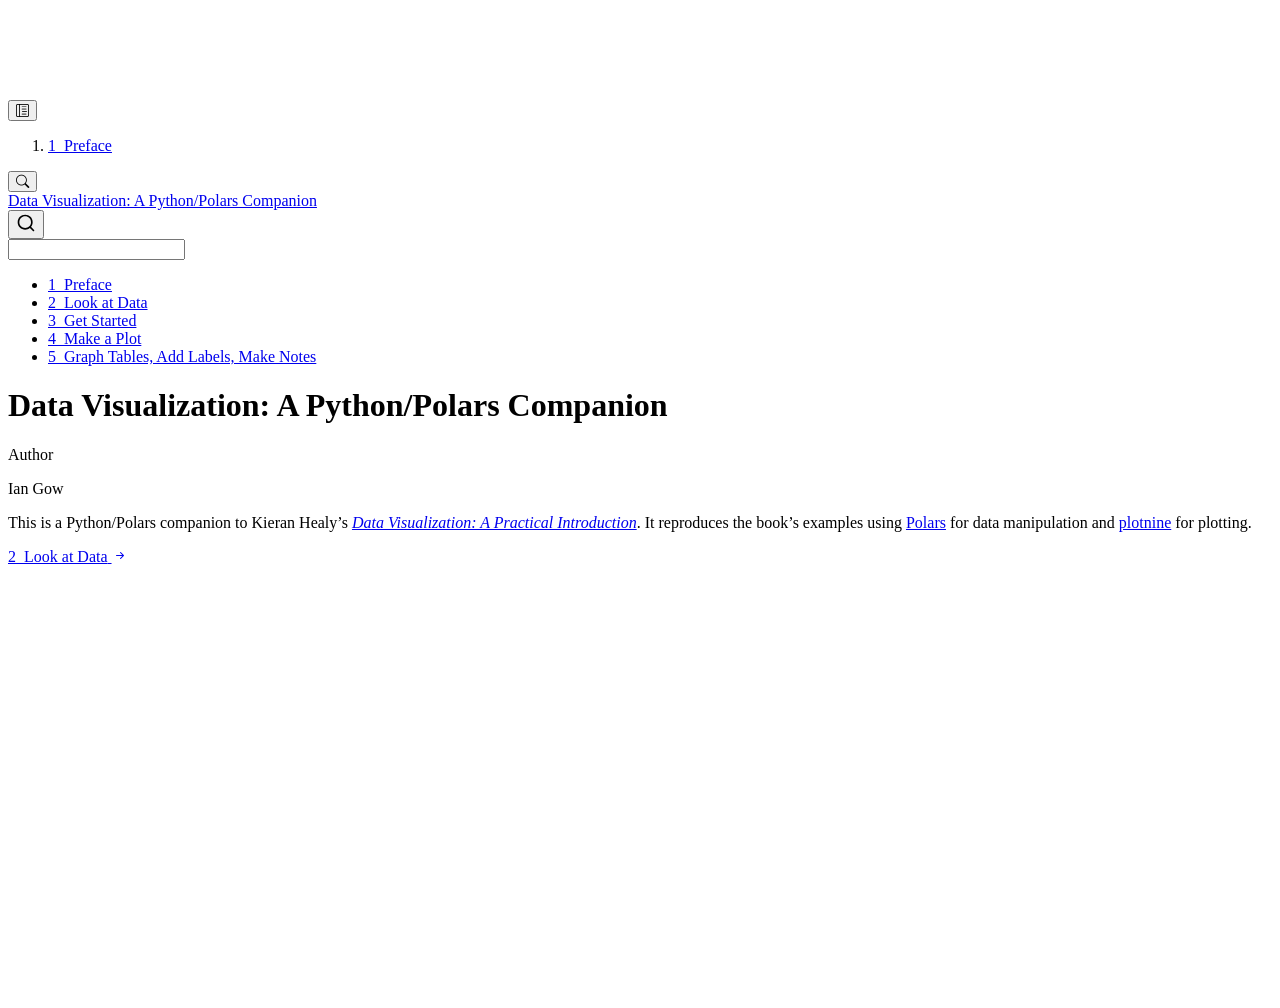
==== index.html @ 229735f7 "Built site for gh-pages" ====
<!DOCTYPE html>
<html xmlns="http://www.w3.org/1999/xhtml" lang="en" xml:lang="en"><head>

<meta charset="utf-8">
<meta name="generator" content="quarto-1.9.36">

<meta name="viewport" content="width=device-width, initial-scale=1.0, user-scalable=yes">

<meta name="author" content="Ian Gow">

<title>Data Visualization: A Python/Polars Companion</title>
<style>
/* Default styles provided by pandoc.
** See https://pandoc.org/MANUAL.html#variables-for-html for config info.
*/
code{white-space: pre-wrap;}
span.smallcaps{font-variant: small-caps;}
div.columns{display: flex; gap: min(4vw, 1.5em);}
div.column{flex: auto; overflow-x: auto;}
div.hanging-indent{margin-left: 1.5em; text-indent: -1.5em;}
ul.task-list{list-style: none;}
ul.task-list li input[type="checkbox"] {
  width: 0.8em;
  margin: 0 0.8em 0.2em -1em; /* quarto-specific, see https://github.com/quarto-dev/quarto-cli/issues/4556 */ 
  vertical-align: middle;
}
</style>


<script src="site_libs/quarto-nav/quarto-nav.js"></script>
<script src="site_libs/quarto-nav/headroom.min.js"></script>
<script src="site_libs/clipboard/clipboard.min.js"></script>
<script src="site_libs/quarto-search/autocomplete.umd.js"></script>
<script src="site_libs/quarto-search/fuse.min.js"></script>
<script src="site_libs/quarto-search/quarto-search.js"></script>
<meta name="quarto:offset" content="./">
<link href="./01-look-at-data.html" rel="next">
<script src="site_libs/quarto-html/quarto.js" type="module"></script>
<script src="site_libs/quarto-html/tabsets/tabsets.js" type="module"></script>
<script src="site_libs/quarto-html/popper.min.js"></script>
<script src="site_libs/quarto-html/tippy.umd.min.js"></script>
<script src="site_libs/quarto-html/anchor.min.js"></script>
<link href="site_libs/quarto-html/tippy.css" rel="stylesheet">
<link href="site_libs/quarto-html/quarto-syntax-highlighting-845c23b38eaddc0f92fda52bfe77a8c8.css" rel="stylesheet" id="quarto-text-highlighting-styles">
<script src="site_libs/bootstrap/bootstrap.min.js"></script>
<link href="site_libs/bootstrap/bootstrap-icons.css" rel="stylesheet">
<link href="site_libs/bootstrap/bootstrap-5ccb035bea26c1e21f80f44cf7c27909.min.css" rel="stylesheet" append-hash="true" id="quarto-bootstrap" data-mode="light">
<script id="quarto-search-options" type="application/json">{
  "location": "sidebar",
  "copy-button": false,
  "collapse-after": 3,
  "panel-placement": "start",
  "type": "textbox",
  "limit": 50,
  "keyboard-shortcut": [
    "f",
    "/",
    "s"
  ],
  "show-item-context": false,
  "language": {
    "search-no-results-text": "No results",
    "search-matching-documents-text": "matching documents",
    "search-copy-link-title": "Copy link to search",
    "search-hide-matches-text": "Hide additional matches",
    "search-more-match-text": "more match in this document",
    "search-more-matches-text": "more matches in this document",
    "search-clear-button-title": "Clear",
    "search-text-placeholder": "",
    "search-detached-cancel-button-title": "Cancel",
    "search-submit-button-title": "Submit",
    "search-label": "Search"
  }
}</script>


</head>

<body class="nav-sidebar floating quarto-light">

<div id="quarto-search-results"></div>
  <header id="quarto-header" class="headroom fixed-top">
  <nav class="quarto-secondary-nav">
    <div class="container-fluid d-flex">
      <button type="button" class="quarto-btn-toggle btn" data-bs-toggle="collapse" role="button" data-bs-target=".quarto-sidebar-collapse-item" aria-controls="quarto-sidebar" aria-expanded="false" aria-label="Toggle sidebar navigation" onclick="if (window.quartoToggleHeadroom) { window.quartoToggleHeadroom(); }">
        <i class="bi bi-layout-text-sidebar-reverse"></i>
      </button>
        <nav class="quarto-page-breadcrumbs" aria-label="breadcrumb"><ol class="breadcrumb"><li class="breadcrumb-item"><a href="./index.html"><span class="chapter-number">1</span>&nbsp; <span class="chapter-title">Preface</span></a></li></ol></nav>
        <a class="flex-grow-1" role="navigation" data-bs-toggle="collapse" data-bs-target=".quarto-sidebar-collapse-item" aria-controls="quarto-sidebar" aria-expanded="false" aria-label="Toggle sidebar navigation" onclick="if (window.quartoToggleHeadroom) { window.quartoToggleHeadroom(); }">      
        </a>
      <button type="button" class="btn quarto-search-button" aria-label="Search" onclick="window.quartoOpenSearch();">
        <i class="bi bi-search"></i>
      </button>
    </div>
  </nav>
</header>
<!-- content -->
<div id="quarto-content" class="quarto-container page-columns page-rows-contents page-layout-article">
<!-- sidebar -->
  <nav id="quarto-sidebar" class="sidebar collapse collapse-horizontal quarto-sidebar-collapse-item sidebar-navigation floating overflow-auto">
    <div class="pt-lg-2 mt-2 text-left sidebar-header">
    <div class="sidebar-title mb-0 py-0">
      <a href="./">Data Visualization: A Python/Polars Companion</a> 
    </div>
      </div>
        <div class="mt-2 flex-shrink-0 align-items-center">
        <div class="sidebar-search">
        <div id="quarto-search" class="" title="Search"></div>
        </div>
        </div>
    <div class="sidebar-menu-container"> 
    <ul class="list-unstyled mt-1">
        <li class="sidebar-item">
  <div class="sidebar-item-container"> 
  <a href="./index.html" class="sidebar-item-text sidebar-link active">
 <span class="menu-text"><span class="chapter-number">1</span>&nbsp; <span class="chapter-title">Preface</span></span></a>
  </div>
</li>
        <li class="sidebar-item">
  <div class="sidebar-item-container"> 
  <a href="./01-look-at-data.html" class="sidebar-item-text sidebar-link">
 <span class="menu-text"><span class="chapter-number">2</span>&nbsp; <span class="chapter-title">Look at Data</span></span></a>
  </div>
</li>
        <li class="sidebar-item">
  <div class="sidebar-item-container"> 
  <a href="./02-intro.html" class="sidebar-item-text sidebar-link">
 <span class="menu-text"><span class="chapter-number">3</span>&nbsp; <span class="chapter-title">Get Started</span></span></a>
  </div>
</li>
        <li class="sidebar-item">
  <div class="sidebar-item-container"> 
  <a href="./03-ggplot-basics.html" class="sidebar-item-text sidebar-link">
 <span class="menu-text"><span class="chapter-number">4</span>&nbsp; <span class="chapter-title">Make a Plot</span></span></a>
  </div>
</li>
        <li class="sidebar-item">
  <div class="sidebar-item-container"> 
  <a href="./05-more-on-geoms.html" class="sidebar-item-text sidebar-link">
 <span class="menu-text"><span class="chapter-number">5</span>&nbsp; <span class="chapter-title">Graph Tables, Add Labels, Make Notes</span></span></a>
  </div>
</li>
    </ul>
    </div>
</nav>
<div id="quarto-sidebar-glass" class="quarto-sidebar-collapse-item" data-bs-toggle="collapse" data-bs-target=".quarto-sidebar-collapse-item"></div>
<!-- margin-sidebar -->
    <div id="quarto-margin-sidebar" class="sidebar margin-sidebar zindex-bottom">
        
    </div>
<!-- main -->
<main class="content" id="quarto-document-content">

<header id="title-block-header" class="quarto-title-block default">
<div class="quarto-title">
<h1 class="title">Data Visualization: A Python/Polars Companion</h1>
</div>



<div class="quarto-title-meta">

    <div>
    <div class="quarto-title-meta-heading">Author</div>
    <div class="quarto-title-meta-contents">
             <p>Ian Gow </p>
          </div>
  </div>
    
  
    
  </div>
  


</header>


<p>This is a Python/Polars companion to Kieran Healy’s <a href="https://socviz.co"><em>Data Visualization: A Practical Introduction</em></a>. It reproduces the book’s examples using <a href="https://pola.rs">Polars</a> for data manipulation and <a href="https://plotnine.org">plotnine</a> for plotting.</p>



</main> <!-- /main -->
<script id="quarto-html-after-body" type="application/javascript">
  window.document.addEventListener("DOMContentLoaded", function (event) {
    const icon = "";
    const anchorJS = new window.AnchorJS();
    anchorJS.options = {
      placement: 'right',
      icon: icon
    };
    anchorJS.add('.anchored');
    const isCodeAnnotation = (el) => {
      for (const clz of el.classList) {
        if (clz.startsWith('code-annotation-')) {                     
          return true;
        }
      }
      return false;
    }
    const onCopySuccess = function(e) {
      // button target
      const button = e.trigger;
      // don't keep focus
      button.blur();
      // flash "checked"
      button.classList.add('code-copy-button-checked');
      var currentTitle = button.getAttribute("title");
      button.setAttribute("title", "Copied!");
      let tooltip;
      if (window.bootstrap) {
        button.setAttribute("data-bs-toggle", "tooltip");
        button.setAttribute("data-bs-placement", "left");
        button.setAttribute("data-bs-title", "Copied!");
        tooltip = new bootstrap.Tooltip(button, 
          { trigger: "manual", 
            customClass: "code-copy-button-tooltip",
            offset: [0, -8]});
        tooltip.show();    
      }
      setTimeout(function() {
        if (tooltip) {
          tooltip.hide();
          button.removeAttribute("data-bs-title");
          button.removeAttribute("data-bs-toggle");
          button.removeAttribute("data-bs-placement");
        }
        button.setAttribute("title", currentTitle);
        button.classList.remove('code-copy-button-checked');
      }, 1000);
      // clear code selection
      e.clearSelection();
    }
    const getTextToCopy = function(trigger) {
      const outerScaffold = trigger.parentElement.cloneNode(true);
      const codeEl = outerScaffold.querySelector('code');
      for (const childEl of codeEl.children) {
        if (isCodeAnnotation(childEl)) {
          childEl.remove();
        }
      }
      return codeEl.innerText;
    }
    const clipboard = new window.ClipboardJS('.code-copy-button:not([data-in-quarto-modal])', {
      text: getTextToCopy
    });
    clipboard.on('success', onCopySuccess);
    if (window.document.getElementById('quarto-embedded-source-code-modal')) {
      const clipboardModal = new window.ClipboardJS('.code-copy-button[data-in-quarto-modal]', {
        text: getTextToCopy,
        container: window.document.getElementById('quarto-embedded-source-code-modal')
      });
      clipboardModal.on('success', onCopySuccess);
    }
      var localhostRegex = new RegExp(/^(?:http|https):\/\/localhost\:?[0-9]*\//);
      var mailtoRegex = new RegExp(/^mailto:/);
        var filterRegex = new RegExp('/' + window.location.host + '/');
      var isInternal = (href) => {
          return filterRegex.test(href) || localhostRegex.test(href) || mailtoRegex.test(href);
      }
      // Inspect non-navigation links and adorn them if external
     var links = window.document.querySelectorAll('a[href]:not(.nav-link):not(.navbar-brand):not(.toc-action):not(.sidebar-link):not(.sidebar-item-toggle):not(.pagination-link):not(.no-external):not([aria-hidden]):not(.dropdown-item):not(.quarto-navigation-tool):not(.about-link)');
      for (var i=0; i<links.length; i++) {
        const link = links[i];
        if (!isInternal(link.href)) {
          // undo the damage that might have been done by quarto-nav.js in the case of
          // links that we want to consider external
          if (link.dataset.originalHref !== undefined) {
            link.href = link.dataset.originalHref;
          }
        }
      }
    function tippyHover(el, contentFn, onTriggerFn, onUntriggerFn) {
      const config = {
        allowHTML: true,
        maxWidth: 500,
        delay: 100,
        arrow: false,
        appendTo: function(el) {
            return el.parentElement;
        },
        interactive: true,
        interactiveBorder: 10,
        theme: 'quarto',
        placement: 'bottom-start',
      };
      if (contentFn) {
        config.content = contentFn;
      }
      if (onTriggerFn) {
        config.onTrigger = onTriggerFn;
      }
      if (onUntriggerFn) {
        config.onUntrigger = onUntriggerFn;
      }
      window.tippy(el, config); 
    }
    const noterefs = window.document.querySelectorAll('a[role="doc-noteref"]');
    for (var i=0; i<noterefs.length; i++) {
      const ref = noterefs[i];
      tippyHover(ref, function() {
        // use id or data attribute instead here
        let href = ref.getAttribute('data-footnote-href') || ref.getAttribute('href');
        try { href = new URL(href).hash; } catch {}
        const id = href.replace(/^#\/?/, "");
        const note = window.document.getElementById(id);
        if (note) {
          return note.innerHTML;
        } else {
          return "";
        }
      });
    }
    const xrefs = window.document.querySelectorAll('a.quarto-xref');
    const processXRef = (id, note) => {
      // Strip column container classes
      const stripColumnClz = (el) => {
        el.classList.remove("page-full", "page-columns");
        if (el.children) {
          for (const child of el.children) {
            stripColumnClz(child);
          }
        }
      }
      stripColumnClz(note)
      if (id === null || id.startsWith('sec-')) {
        // Special case sections, only their first couple elements
        const container = document.createElement("div");
        if (note.children && note.children.length > 2) {
          container.appendChild(note.children[0].cloneNode(true));
          for (let i = 1; i < note.children.length; i++) {
            const child = note.children[i];
            if (child.tagName === "P" && child.innerText === "") {
              continue;
            } else {
              container.appendChild(child.cloneNode(true));
              break;
            }
          }
          if (window.Quarto?.typesetMath) {
            window.Quarto.typesetMath(container);
          }
          return container.innerHTML
        } else {
          if (window.Quarto?.typesetMath) {
            window.Quarto.typesetMath(note);
          }
          return note.innerHTML;
        }
      } else {
        // Remove any anchor links if they are present
        const anchorLink = note.querySelector('a.anchorjs-link');
        if (anchorLink) {
          anchorLink.remove();
        }
        if (window.Quarto?.typesetMath) {
          window.Quarto.typesetMath(note);
        }
        if (note.classList.contains("callout")) {
          return note.outerHTML;
        } else {
          return note.innerHTML;
        }
      }
    }
    for (var i=0; i<xrefs.length; i++) {
      const xref = xrefs[i];
      tippyHover(xref, undefined, function(instance) {
        instance.disable();
        let url = xref.getAttribute('href');
        let hash = undefined; 
        if (url.startsWith('#')) {
          hash = url;
        } else {
          try { hash = new URL(url).hash; } catch {}
        }
        if (hash) {
          const id = hash.replace(/^#\/?/, "");
          const note = window.document.getElementById(id);
          if (note !== null) {
            try {
              const html = processXRef(id, note.cloneNode(true));
              instance.setContent(html);
            } finally {
              instance.enable();
              instance.show();
            }
          } else {
            // See if we can fetch this
            fetch(url.split('#')[0])
            .then(res => res.text())
            .then(html => {
              const parser = new DOMParser();
              const htmlDoc = parser.parseFromString(html, "text/html");
              const note = htmlDoc.getElementById(id);
              if (note !== null) {
                const html = processXRef(id, note);
                instance.setContent(html);
              } 
            }).finally(() => {
              instance.enable();
              instance.show();
            });
          }
        } else {
          // See if we can fetch a full url (with no hash to target)
          // This is a special case and we should probably do some content thinning / targeting
          fetch(url)
          .then(res => res.text())
          .then(html => {
            const parser = new DOMParser();
            const htmlDoc = parser.parseFromString(html, "text/html");
            const note = htmlDoc.querySelector('main.content');
            if (note !== null) {
              // This should only happen for chapter cross references
              // (since there is no id in the URL)
              // remove the first header
              if (note.children.length > 0 && note.children[0].tagName === "HEADER") {
                note.children[0].remove();
              }
              const html = processXRef(null, note);
              instance.setContent(html);
            } 
          }).finally(() => {
            instance.enable();
            instance.show();
          });
        }
      }, function(instance) {
      });
    }
        let selectedAnnoteEl;
        const selectorForAnnotation = ( cell, annotation) => {
          let cellAttr = 'data-code-cell="' + cell + '"';
          let lineAttr = 'data-code-annotation="' +  annotation + '"';
          const selector = 'span[' + cellAttr + '][' + lineAttr + ']';
          return selector;
        }
        const selectCodeLines = (annoteEl) => {
          const doc = window.document;
          const targetCell = annoteEl.getAttribute("data-target-cell");
          const targetAnnotation = annoteEl.getAttribute("data-target-annotation");
          const annoteSpan = window.document.querySelector(selectorForAnnotation(targetCell, targetAnnotation));
          const lines = annoteSpan.getAttribute("data-code-lines").split(",");
          const lineIds = lines.map((line) => {
            return targetCell + "-" + line;
          })
          let top = null;
          let height = null;
          let parent = null;
          if (lineIds.length > 0) {
              //compute the position of the single el (top and bottom and make a div)
              const el = window.document.getElementById(lineIds[0]);
              top = el.offsetTop;
              height = el.offsetHeight;
              parent = el.parentElement.parentElement;
            if (lineIds.length > 1) {
              const lastEl = window.document.getElementById(lineIds[lineIds.length - 1]);
              const bottom = lastEl.offsetTop + lastEl.offsetHeight;
              height = bottom - top;
            }
            if (top !== null && height !== null && parent !== null) {
              // cook up a div (if necessary) and position it 
              let div = window.document.getElementById("code-annotation-line-highlight");
              if (div === null) {
                div = window.document.createElement("div");
                div.setAttribute("id", "code-annotation-line-highlight");
                div.style.position = 'absolute';
                parent.appendChild(div);
              }
              div.style.top = top - 2 + "px";
              div.style.height = height + 4 + "px";
              div.style.left = 0;
              let gutterDiv = window.document.getElementById("code-annotation-line-highlight-gutter");
              if (gutterDiv === null) {
                gutterDiv = window.document.createElement("div");
                gutterDiv.setAttribute("id", "code-annotation-line-highlight-gutter");
                gutterDiv.style.position = 'absolute';
                const codeCell = window.document.getElementById(targetCell);
                const gutter = codeCell.querySelector('.code-annotation-gutter');
                gutter.appendChild(gutterDiv);
              }
              gutterDiv.style.top = top - 2 + "px";
              gutterDiv.style.height = height + 4 + "px";
            }
            selectedAnnoteEl = annoteEl;
          }
        };
        const unselectCodeLines = () => {
          const elementsIds = ["code-annotation-line-highlight", "code-annotation-line-highlight-gutter"];
          elementsIds.forEach((elId) => {
            const div = window.document.getElementById(elId);
            if (div) {
              div.remove();
            }
          });
          selectedAnnoteEl = undefined;
        };
          // Handle positioning of the toggle
      window.addEventListener(
        "resize",
        throttle(() => {
          elRect = undefined;
          if (selectedAnnoteEl) {
            selectCodeLines(selectedAnnoteEl);
          }
        }, 10)
      );
      function throttle(fn, ms) {
      let throttle = false;
      let timer;
        return (...args) => {
          if(!throttle) { // first call gets through
              fn.apply(this, args);
              throttle = true;
          } else { // all the others get throttled
              if(timer) clearTimeout(timer); // cancel #2
              timer = setTimeout(() => {
                fn.apply(this, args);
                timer = throttle = false;
              }, ms);
          }
        };
      }
        // Attach click handler to the DT
        const annoteDls = window.document.querySelectorAll('dt[data-target-cell]');
        for (const annoteDlNode of annoteDls) {
          annoteDlNode.addEventListener('click', (event) => {
            const clickedEl = event.target;
            if (clickedEl !== selectedAnnoteEl) {
              unselectCodeLines();
              const activeEl = window.document.querySelector('dt[data-target-cell].code-annotation-active');
              if (activeEl) {
                activeEl.classList.remove('code-annotation-active');
              }
              selectCodeLines(clickedEl);
              clickedEl.classList.add('code-annotation-active');
            } else {
              // Unselect the line
              unselectCodeLines();
              clickedEl.classList.remove('code-annotation-active');
            }
          });
        }
    const findCites = (el) => {
      const parentEl = el.parentElement;
      if (parentEl) {
        const cites = parentEl.dataset.cites;
        if (cites) {
          return {
            el,
            cites: cites.split(' ')
          };
        } else {
          return findCites(el.parentElement)
        }
      } else {
        return undefined;
      }
    };
    var bibliorefs = window.document.querySelectorAll('a[role="doc-biblioref"]');
    for (var i=0; i<bibliorefs.length; i++) {
      const ref = bibliorefs[i];
      const citeInfo = findCites(ref);
      if (citeInfo) {
        tippyHover(citeInfo.el, function() {
          var popup = window.document.createElement('div');
          citeInfo.cites.forEach(function(cite) {
            var citeDiv = window.document.createElement('div');
            citeDiv.classList.add('hanging-indent');
            citeDiv.classList.add('csl-entry');
            var biblioDiv = window.document.getElementById('ref-' + cite);
            if (biblioDiv) {
              citeDiv.innerHTML = biblioDiv.innerHTML;
            }
            popup.appendChild(citeDiv);
          });
          return popup.innerHTML;
        });
      }
    }
  });
  </script>
<nav class="page-navigation">
  <div class="nav-page nav-page-previous">
  </div>
  <div class="nav-page nav-page-next">
      <a href="./01-look-at-data.html" class="pagination-link" aria-label="Look at Data">
        <span class="nav-page-text"><span class="chapter-number">2</span>&nbsp; <span class="chapter-title">Look at Data</span></span> <i class="bi bi-arrow-right-short"></i>
      </a>
  </div>
</nav>
</div> <!-- /content -->




</body></html>
---- site_libs/quarto-html/tippy.css ----
.tippy-box[data-animation=fade][data-state=hidden]{opacity:0}[data-tippy-root]{max-width:calc(100vw - 10px)}.tippy-box{position:relative;background-color:#333;color:#fff;border-radius:4px;font-size:14px;line-height:1.4;white-space:normal;outline:0;transition-property:transform,visibility,opacity}.tippy-box[data-placement^=top]>.tippy-arrow{bottom:0}.tippy-box[data-placement^=top]>.tippy-arrow:before{bottom:-7px;left:0;border-width:8px 8px 0;border-top-color:initial;transform-origin:center top}.tippy-box[data-placement^=bottom]>.tippy-arrow{top:0}.tippy-box[data-placement^=bottom]>.tippy-arrow:before{top:-7px;left:0;border-width:0 8px 8px;border-bottom-color:initial;transform-origin:center bottom}.tippy-box[data-placement^=left]>.tippy-arrow{right:0}.tippy-box[data-placement^=left]>.tippy-arrow:before{border-width:8px 0 8px 8px;border-left-color:initial;right:-7px;transform-origin:center left}.tippy-box[data-placement^=right]>.tippy-arrow{left:0}.tippy-box[data-placement^=right]>.tippy-arrow:before{left:-7px;border-width:8px 8px 8px 0;border-right-color:initial;transform-origin:center right}.tippy-box[data-inertia][data-state=visible]{transition-timing-function:cubic-bezier(.54,1.5,.38,1.11)}.tippy-arrow{width:16px;height:16px;color:#333}.tippy-arrow:before{content:"";position:absolute;border-color:transparent;border-style:solid}.tippy-content{position:relative;padding:5px 9px;z-index:1}
---- site_libs/quarto-html/quarto-syntax-highlighting-845c23b38eaddc0f92fda52bfe77a8c8.css ----
/* quarto syntax highlight colors */
:root {
  --quarto-hl-ot-color: #003B4F;
  --quarto-hl-at-color: #657422;
  --quarto-hl-ss-color: #20794D;
  --quarto-hl-an-color: #5E5E5E;
  --quarto-hl-fu-color: #4758AB;
  --quarto-hl-st-color: #20794D;
  --quarto-hl-cf-color: #003B4F;
  --quarto-hl-op-color: #5E5E5E;
  --quarto-hl-er-color: #AD0000;
  --quarto-hl-bn-color: #AD0000;
  --quarto-hl-al-color: #AD0000;
  --quarto-hl-va-color: #111111;
  --quarto-hl-bu-color: inherit;
  --quarto-hl-ex-color: inherit;
  --quarto-hl-pp-color: #AD0000;
  --quarto-hl-in-color: #5E5E5E;
  --quarto-hl-vs-color: #20794D;
  --quarto-hl-wa-color: #5E5E5E;
  --quarto-hl-do-color: #5E5E5E;
  --quarto-hl-im-color: #00769E;
  --quarto-hl-ch-color: #20794D;
  --quarto-hl-dt-color: #AD0000;
  --quarto-hl-fl-color: #AD0000;
  --quarto-hl-co-color: #5E5E5E;
  --quarto-hl-cv-color: #5E5E5E;
  --quarto-hl-cn-color: #8f5902;
  --quarto-hl-sc-color: #5E5E5E;
  --quarto-hl-dv-color: #AD0000;
  --quarto-hl-kw-color: #003B4F;
}

/* other quarto variables */
:root {
  --quarto-font-monospace: SFMono-Regular, Menlo, Monaco, Consolas, "Liberation Mono", "Courier New", monospace;
}

/* syntax highlight based on Pandoc's rules */
pre > code.sourceCode > span {
  color: #003B4F;
}

code.sourceCode > span {
  color: #003B4F;
}

div.sourceCode,
div.sourceCode pre.sourceCode {
  color: #003B4F;
}

/* Normal */
code span {
  color: #003B4F;
}

/* Alert */
code span.al {
  color: #AD0000;
  font-style: inherit;
}

/* Annotation */
code span.an {
  color: #5E5E5E;
  font-style: inherit;
}

/* Attribute */
code span.at {
  color: #657422;
  font-style: inherit;
}

/* BaseN */
code span.bn {
  color: #AD0000;
  font-style: inherit;
}

/* BuiltIn */
code span.bu {
  font-style: inherit;
}

/* ControlFlow */
code span.cf {
  color: #003B4F;
  font-weight: bold;
  font-style: inherit;
}

/* Char */
code span.ch {
  color: #20794D;
  font-style: inherit;
}

/* Constant */
code span.cn {
  color: #8f5902;
  font-style: inherit;
}

/* Comment */
code span.co {
  color: #5E5E5E;
  font-style: inherit;
}

/* CommentVar */
code span.cv {
  color: #5E5E5E;
  font-style: italic;
}

/* Documentation */
code span.do {
  color: #5E5E5E;
  font-style: italic;
}

/* DataType */
code span.dt {
  color: #AD0000;
  font-style: inherit;
}

/* DecVal */
code span.dv {
  color: #AD0000;
  font-style: inherit;
}

/* Error */
code span.er {
  color: #AD0000;
  font-style: inherit;
}

/* Extension */
code span.ex {
  font-style: inherit;
}

/* Float */
code span.fl {
  color: #AD0000;
  font-style: inherit;
}

/* Function */
code span.fu {
  color: #4758AB;
  font-style: inherit;
}

/* Import */
code span.im {
  color: #00769E;
  font-style: inherit;
}

/* Information */
code span.in {
  color: #5E5E5E;
  font-style: inherit;
}

/* Keyword */
code span.kw {
  color: #003B4F;
  font-weight: bold;
  font-style: inherit;
}

/* Operator */
code span.op {
  color: #5E5E5E;
  font-style: inherit;
}

/* Other */
code span.ot {
  color: #003B4F;
  font-style: inherit;
}

/* Preprocessor */
code span.pp {
  color: #AD0000;
  font-style: inherit;
}

/* SpecialChar */
code span.sc {
  color: #5E5E5E;
  font-style: inherit;
}

/* SpecialString */
code span.ss {
  color: #20794D;
  font-style: inherit;
}

/* String */
code span.st {
  color: #20794D;
  font-style: inherit;
}

/* Variable */
code span.va {
  color: #111111;
  font-style: inherit;
}

/* VerbatimString */
code span.vs {
  color: #20794D;
  font-style: inherit;
}

/* Warning */
code span.wa {
  color: #5E5E5E;
  font-style: italic;
}

.prevent-inlining {
  content: "</";
}

/*# sourceMappingURL=ac89f0bb514bba72461919f78549e31c.css.map */
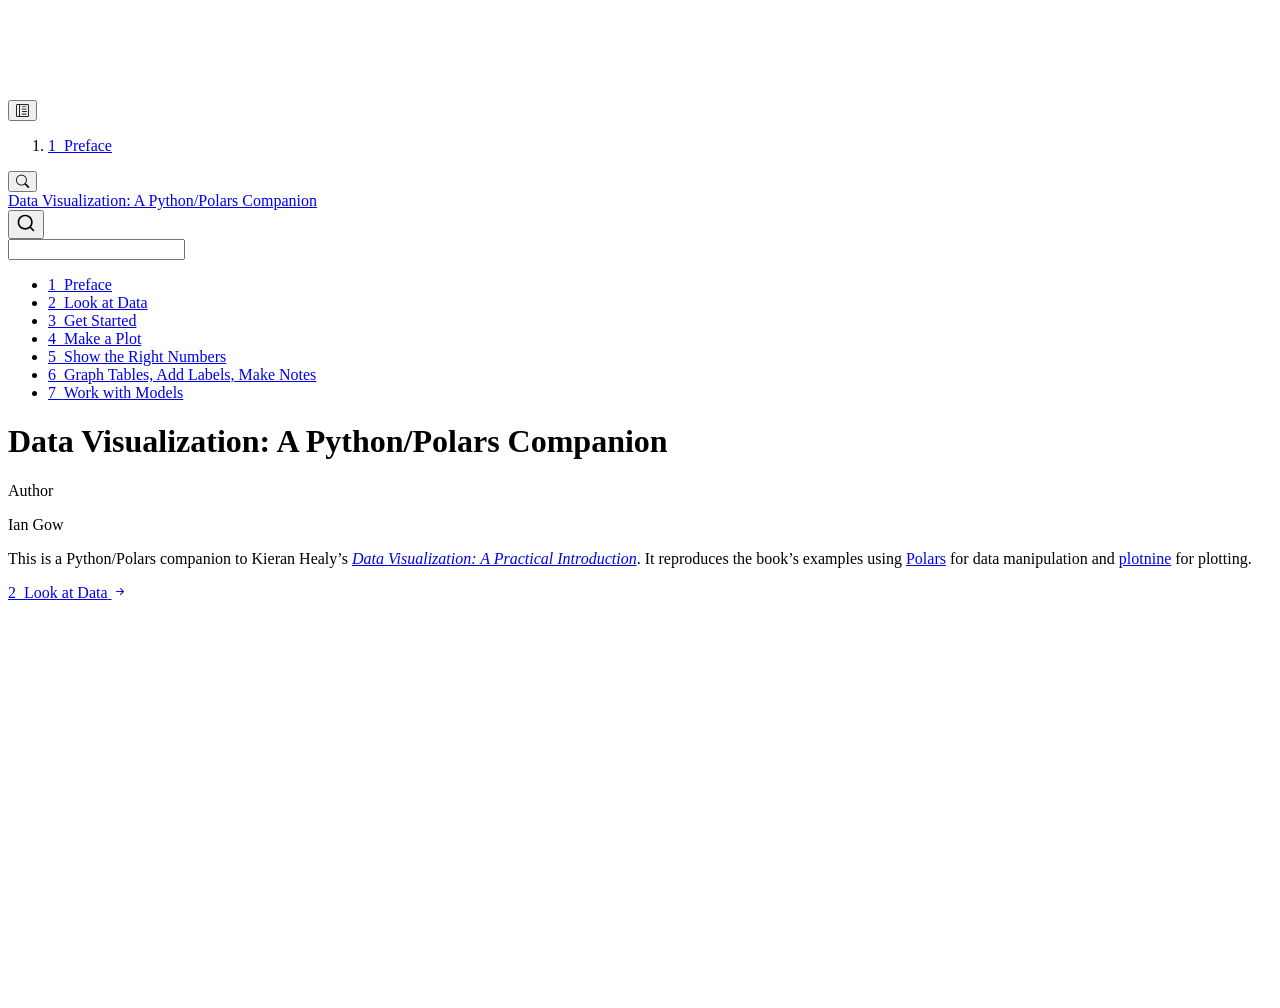
==== commit 2f8b3d83: "Built site for gh-pages" ====
--- a/index.html
+++ b/index.html
@@ -136,8 +136,20 @@
 </li>
         <li class="sidebar-item">
   <div class="sidebar-item-container"> 
+  <a href="./04-group-facet-transform.html" class="sidebar-item-text sidebar-link">
+ <span class="menu-text"><span class="chapter-number">5</span>&nbsp; <span class="chapter-title">Show the Right Numbers</span></span></a>
+  </div>
+</li>
+        <li class="sidebar-item">
+  <div class="sidebar-item-container"> 
   <a href="./05-more-on-geoms.html" class="sidebar-item-text sidebar-link">
- <span class="menu-text"><span class="chapter-number">5</span>&nbsp; <span class="chapter-title">Graph Tables, Add Labels, Make Notes</span></span></a>
+ <span class="menu-text"><span class="chapter-number">6</span>&nbsp; <span class="chapter-title">Graph Tables, Add Labels, Make Notes</span></span></a>
+  </div>
+</li>
+        <li class="sidebar-item">
+  <div class="sidebar-item-container"> 
+  <a href="./06-modeling.html" class="sidebar-item-text sidebar-link">
+ <span class="menu-text"><span class="chapter-number">7</span>&nbsp; <span class="chapter-title">Work with Models</span></span></a>
   </div>
 </li>
     </ul>
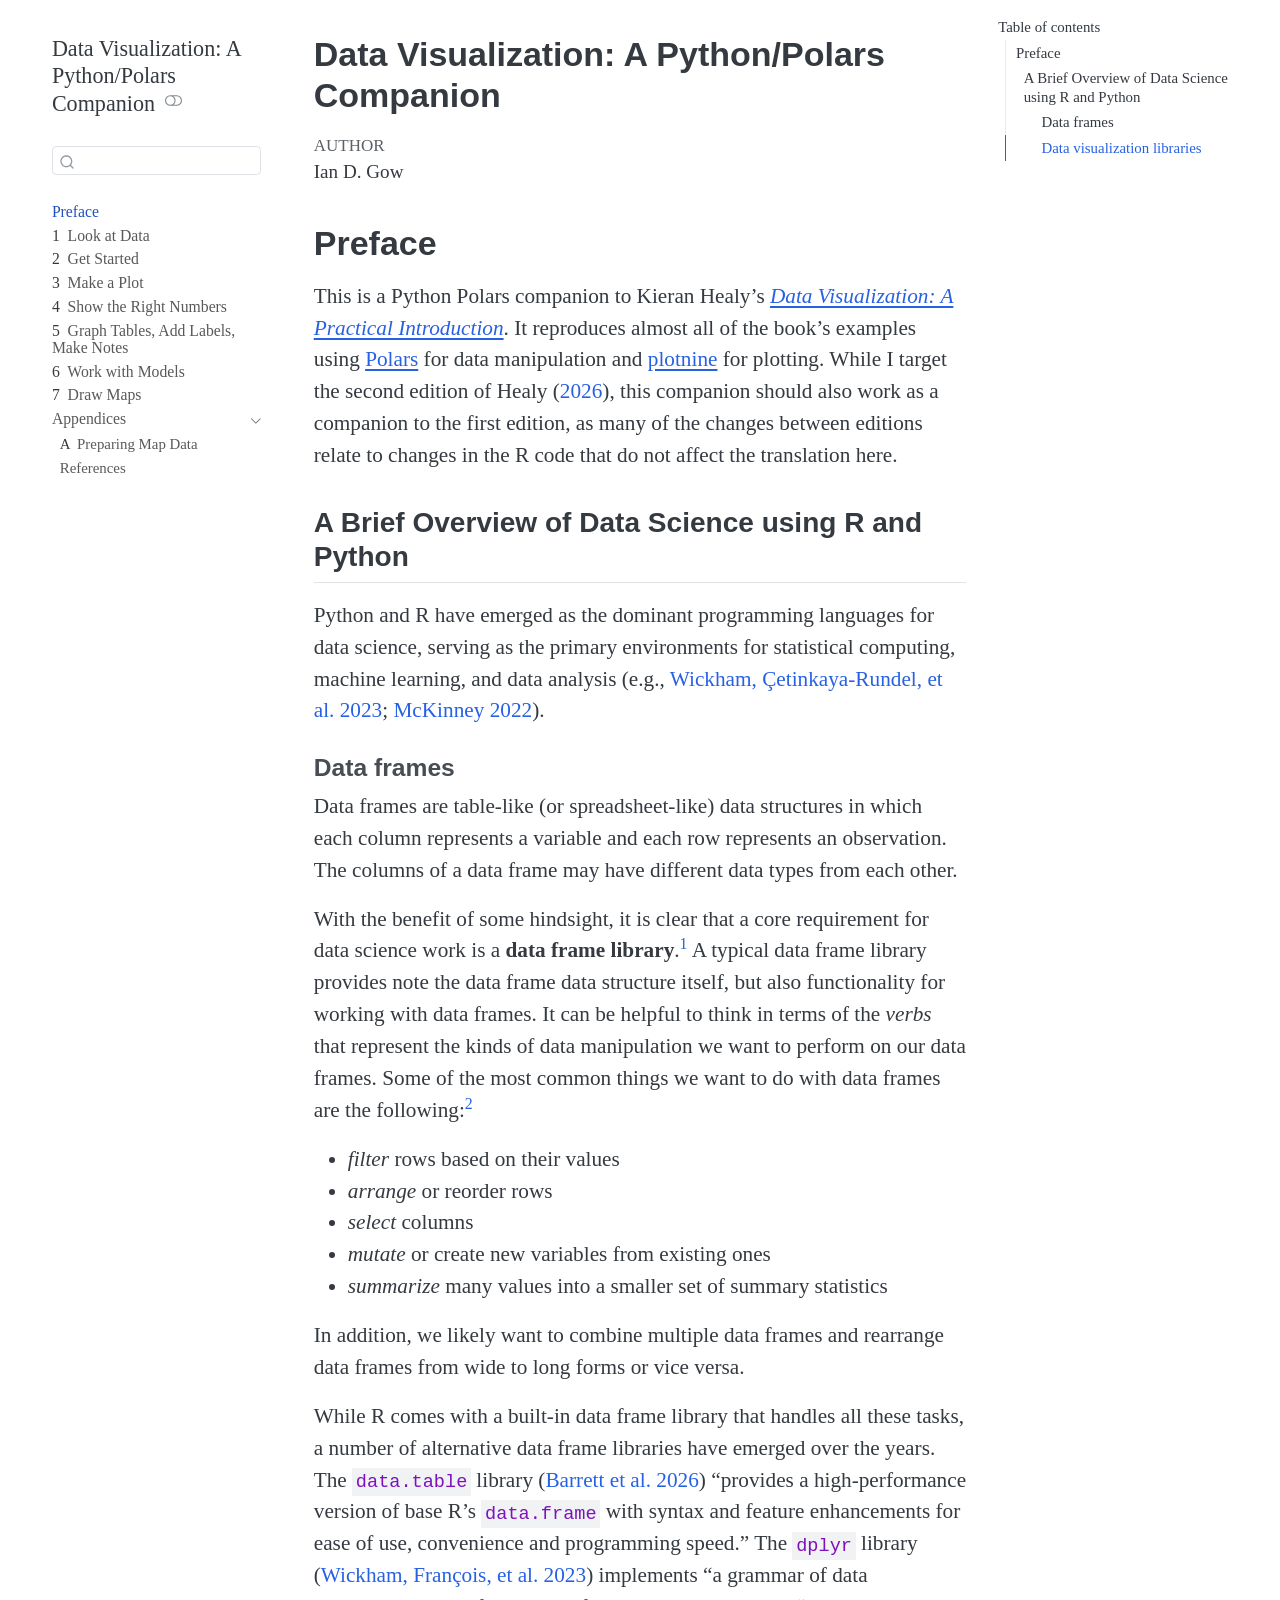
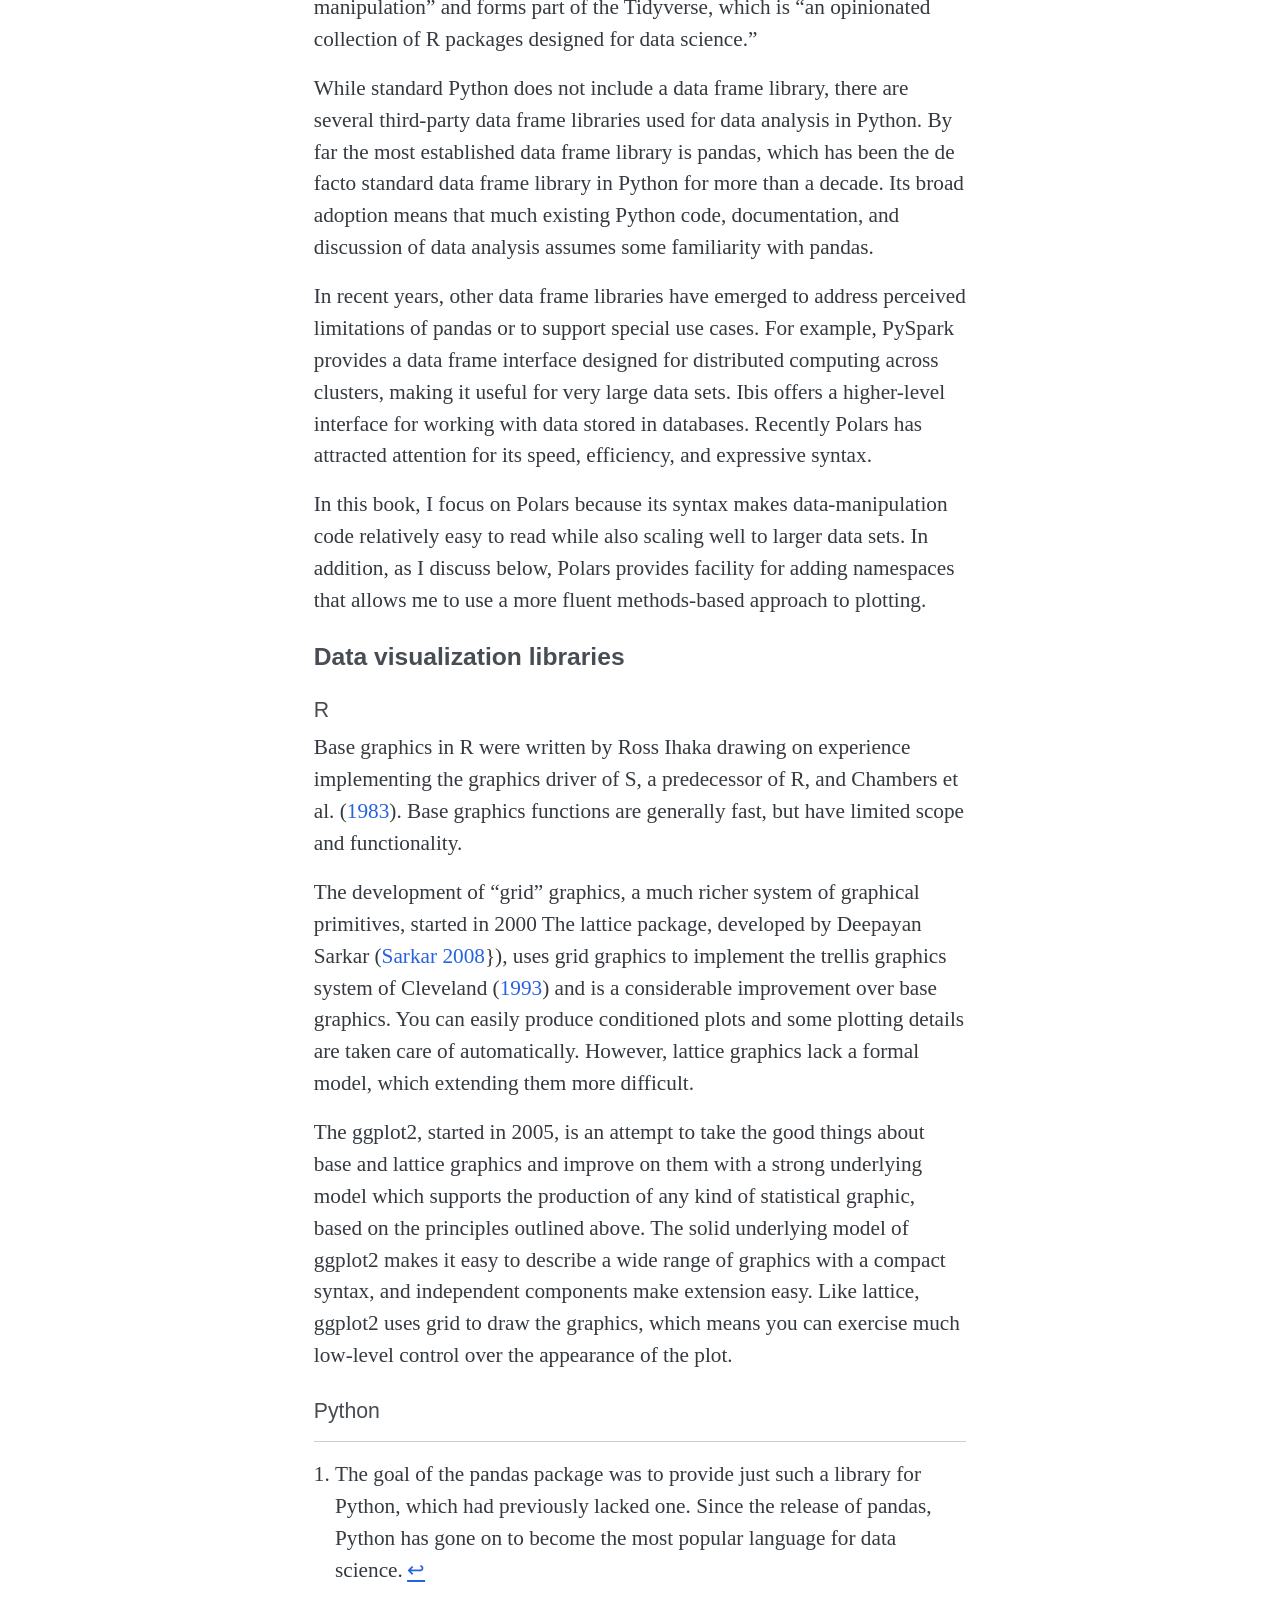
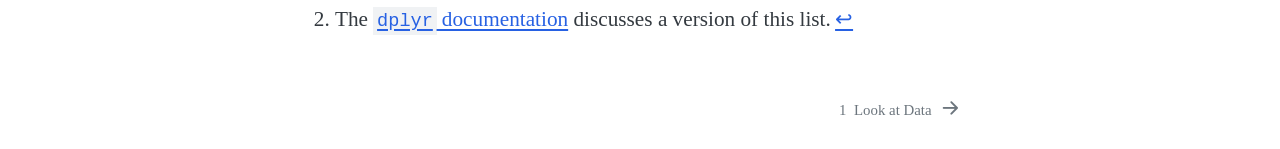
==== commit 100860fe: "Built site for gh-pages" ====
--- a/index.html
+++ b/index.html
@@ -6,7 +6,7 @@
 
 <meta name="viewport" content="width=device-width, initial-scale=1.0, user-scalable=yes">
 
-<meta name="author" content="Ian Gow">
+<meta name="author" content="Ian D. Gow">
 
 <title>Data Visualization: A Python/Polars Companion</title>
 <style>
@@ -24,7 +24,26 @@
   margin: 0 0.8em 0.2em -1em; /* quarto-specific, see https://github.com/quarto-dev/quarto-cli/issues/4556 */ 
   vertical-align: middle;
 }
-</style>
+/* CSS for citations */
+div.csl-bib-body { }
+div.csl-entry {
+  clear: both;
+}
+.hanging-indent div.csl-entry {
+  margin-left:2em;
+  text-indent:-2em;
+}
+div.csl-left-margin {
+  min-width:2em;
+  float:left;
+}
+div.csl-right-inline {
+  margin-left:2em;
+  padding-left:1em;
+}
+div.csl-indent {
+  margin-left: 2em;
+}</style>
 
 
 <script src="site_libs/quarto-nav/quarto-nav.js"></script>
@@ -41,10 +60,14 @@
 <script src="site_libs/quarto-html/tippy.umd.min.js"></script>
 <script src="site_libs/quarto-html/anchor.min.js"></script>
 <link href="site_libs/quarto-html/tippy.css" rel="stylesheet">
-<link href="site_libs/quarto-html/quarto-syntax-highlighting-845c23b38eaddc0f92fda52bfe77a8c8.css" rel="stylesheet" id="quarto-text-highlighting-styles">
+<link href="site_libs/quarto-html/quarto-syntax-highlighting-845c23b38eaddc0f92fda52bfe77a8c8.css" rel="stylesheet" class="quarto-color-scheme" id="quarto-text-highlighting-styles">
+<link href="site_libs/quarto-html/quarto-syntax-highlighting-dark-f418161beb48e0141c760e455f12af2c.css" rel="stylesheet" class="quarto-color-scheme quarto-color-alternate" id="quarto-text-highlighting-styles">
+<link href="site_libs/quarto-html/quarto-syntax-highlighting-845c23b38eaddc0f92fda52bfe77a8c8.css" rel="stylesheet" class="quarto-color-scheme-extra" id="quarto-text-highlighting-styles">
 <script src="site_libs/bootstrap/bootstrap.min.js"></script>
 <link href="site_libs/bootstrap/bootstrap-icons.css" rel="stylesheet">
-<link href="site_libs/bootstrap/bootstrap-5ccb035bea26c1e21f80f44cf7c27909.min.css" rel="stylesheet" append-hash="true" id="quarto-bootstrap" data-mode="light">
+<link href="site_libs/bootstrap/bootstrap-c0f9e757bd1bbe5faf3da83a888945c0.min.css" rel="stylesheet" append-hash="true" class="quarto-color-scheme" id="quarto-bootstrap" data-mode="light">
+<link href="site_libs/bootstrap/bootstrap-dark-91459808351f4a5e66f61f3cc0ad5ca1.min.css" rel="stylesheet" append-hash="true" class="quarto-color-scheme quarto-color-alternate" id="quarto-bootstrap" data-mode="dark">
+<link href="site_libs/bootstrap/bootstrap-c0f9e757bd1bbe5faf3da83a888945c0.min.css" rel="stylesheet" append-hash="true" class="quarto-color-scheme-extra" id="quarto-bootstrap" data-mode="light">
 <script id="quarto-search-options" type="application/json">{
   "location": "sidebar",
   "copy-button": false,
@@ -74,9 +97,181 @@
 }</script>
 
 
+<link rel="stylesheet" href="custom.css">
 </head>
 
-<body class="nav-sidebar floating quarto-light">
+<body class="nav-sidebar floating quarto-light"><script id="quarto-html-before-body" type="application/javascript">
+    const toggleBodyColorMode = (bsSheetEl) => {
+      const mode = bsSheetEl.getAttribute("data-mode");
+      const bodyEl = window.document.querySelector("body");
+      if (mode === "dark") {
+        bodyEl.classList.add("quarto-dark");
+        bodyEl.classList.remove("quarto-light");
+      } else {
+        bodyEl.classList.add("quarto-light");
+        bodyEl.classList.remove("quarto-dark");
+      }
+    }
+    const toggleBodyColorPrimary = () => {
+      const bsSheetEl = window.document.querySelector("link#quarto-bootstrap:not([rel=disabled-stylesheet])");
+      if (bsSheetEl) {
+        toggleBodyColorMode(bsSheetEl);
+      }
+    }
+    const setColorSchemeToggle = (alternate) => {
+      const toggles = window.document.querySelectorAll('.quarto-color-scheme-toggle');
+      for (let i=0; i < toggles.length; i++) {
+        const toggle = toggles[i];
+        if (toggle) {
+          if (alternate) {
+            toggle.classList.add("alternate");
+          } else {
+            toggle.classList.remove("alternate");
+          }
+        }
+      }
+    };
+    const toggleColorMode = (alternate) => {
+      // Switch the stylesheets
+      const primaryStylesheets = window.document.querySelectorAll('link.quarto-color-scheme:not(.quarto-color-alternate)');
+      const alternateStylesheets = window.document.querySelectorAll('link.quarto-color-scheme.quarto-color-alternate');
+      manageTransitions('#quarto-margin-sidebar .nav-link', false);
+      if (alternate) {
+        // note: dark is layered on light, we don't disable primary!
+        enableStylesheet(alternateStylesheets);
+        for (const sheetNode of alternateStylesheets) {
+          if (sheetNode.id === "quarto-bootstrap") {
+            toggleBodyColorMode(sheetNode);
+          }
+        }
+      } else {
+        disableStylesheet(alternateStylesheets);
+        enableStylesheet(primaryStylesheets)
+        toggleBodyColorPrimary();
+      }
+      manageTransitions('#quarto-margin-sidebar .nav-link', true);
+      // Switch the toggles
+      setColorSchemeToggle(alternate)
+      // Hack to workaround the fact that safari doesn't
+      // properly recolor the scrollbar when toggling (#1455)
+      if (navigator.userAgent.indexOf('Safari') > 0 && navigator.userAgent.indexOf('Chrome') == -1) {
+        manageTransitions("body", false);
+        window.scrollTo(0, 1);
+        setTimeout(() => {
+          window.scrollTo(0, 0);
+          manageTransitions("body", true);
+        }, 40);
+      }
+    }
+    const disableStylesheet = (stylesheets) => {
+      for (let i=0; i < stylesheets.length; i++) {
+        const stylesheet = stylesheets[i];
+        stylesheet.rel = 'disabled-stylesheet';
+      }
+    }
+    const enableStylesheet = (stylesheets) => {
+      for (let i=0; i < stylesheets.length; i++) {
+        const stylesheet = stylesheets[i];
+        if(stylesheet.rel !== 'stylesheet') { // for Chrome, which will still FOUC without this check
+          stylesheet.rel = 'stylesheet';
+        }
+      }
+    }
+    const manageTransitions = (selector, allowTransitions) => {
+      const els = window.document.querySelectorAll(selector);
+      for (let i=0; i < els.length; i++) {
+        const el = els[i];
+        if (allowTransitions) {
+          el.classList.remove('notransition');
+        } else {
+          el.classList.add('notransition');
+        }
+      }
+    }
+    const isFileUrl = () => {
+      return window.location.protocol === 'file:';
+    }
+    const hasAlternateSentinel = () => {
+      let styleSentinel = getColorSchemeSentinel();
+      if (styleSentinel !== null) {
+        return styleSentinel === "alternate";
+      } else {
+        return false;
+      }
+    }
+    const setStyleSentinel = (alternate) => {
+      const value = alternate ? "alternate" : "default";
+      if (!isFileUrl()) {
+        window.localStorage.setItem("quarto-color-scheme", value);
+      } else {
+        localAlternateSentinel = value;
+      }
+    }
+    const getColorSchemeSentinel = () => {
+      if (!isFileUrl()) {
+        const storageValue = window.localStorage.getItem("quarto-color-scheme");
+        return storageValue != null ? storageValue : localAlternateSentinel;
+      } else {
+        return localAlternateSentinel;
+      }
+    }
+    const toggleGiscusIfUsed = (isAlternate, darkModeDefault) => {
+      const baseTheme = document.querySelector('#giscus-base-theme')?.value ?? 'light';
+      const alternateTheme = document.querySelector('#giscus-alt-theme')?.value ?? 'dark';
+      let newTheme = '';
+      if(authorPrefersDark) {
+        newTheme = isAlternate ? baseTheme : alternateTheme;
+      } else {
+        newTheme = isAlternate ? alternateTheme : baseTheme;
+      }
+      const changeGiscusTheme = () => {
+        // From: https://github.com/giscus/giscus/issues/336
+        const sendMessage = (message) => {
+          const iframe = document.querySelector('iframe.giscus-frame');
+          if (!iframe) return;
+          iframe.contentWindow.postMessage({ giscus: message }, 'https://giscus.app');
+        }
+        sendMessage({
+          setConfig: {
+            theme: newTheme
+          }
+        });
+      }
+      const isGiscussLoaded = window.document.querySelector('iframe.giscus-frame') !== null;
+      if (isGiscussLoaded) {
+        changeGiscusTheme();
+      }
+    };
+    const authorPrefersDark = false;
+    const queryPrefersDark = window.matchMedia('(prefers-color-scheme: dark)');
+    const darkModeDefault = queryPrefersDark.matches;
+      document.querySelector('link#quarto-text-highlighting-styles.quarto-color-scheme-extra').rel = 'disabled-stylesheet';
+      document.querySelector('link#quarto-bootstrap.quarto-color-scheme-extra').rel = 'disabled-stylesheet';
+    let localAlternateSentinel = darkModeDefault ? 'alternate' : 'default';
+    // Dark / light mode switch
+    window.quartoToggleColorScheme = () => {
+      // Read the current dark / light value
+      let toAlternate = !hasAlternateSentinel();
+      toggleColorMode(toAlternate);
+      setStyleSentinel(toAlternate);
+      toggleGiscusIfUsed(toAlternate, darkModeDefault);
+      window.dispatchEvent(new Event('resize'));
+    };
+    queryPrefersDark.addEventListener("change", e => {
+      if(window.localStorage.getItem("quarto-color-scheme") !== null)
+        return;
+      const alternate = e.matches
+      toggleColorMode(alternate);
+      localAlternateSentinel = e.matches ? 'alternate' : 'default'; // this is used alongside local storage!
+      toggleGiscusIfUsed(alternate, darkModeDefault);
+    });
+    // Switch to dark mode if need be
+    if (hasAlternateSentinel()) {
+      toggleColorMode(true);
+    } else {
+      toggleColorMode(false);
+    }
+  </script>
 
 <div id="quarto-search-results"></div>
   <header id="quarto-header" class="headroom fixed-top">
@@ -85,7 +280,7 @@
       <button type="button" class="quarto-btn-toggle btn" data-bs-toggle="collapse" role="button" data-bs-target=".quarto-sidebar-collapse-item" aria-controls="quarto-sidebar" aria-expanded="false" aria-label="Toggle sidebar navigation" onclick="if (window.quartoToggleHeadroom) { window.quartoToggleHeadroom(); }">
         <i class="bi bi-layout-text-sidebar-reverse"></i>
       </button>
-        <nav class="quarto-page-breadcrumbs" aria-label="breadcrumb"><ol class="breadcrumb"><li class="breadcrumb-item"><a href="./index.html"><span class="chapter-number">1</span>&nbsp; <span class="chapter-title">Preface</span></a></li></ol></nav>
+        <nav class="quarto-page-breadcrumbs" aria-label="breadcrumb"><ol class="breadcrumb"><li class="breadcrumb-item"><a href="./index.html">Preface</a></li></ol></nav>
         <a class="flex-grow-1" role="navigation" data-bs-toggle="collapse" data-bs-target=".quarto-sidebar-collapse-item" aria-controls="quarto-sidebar" aria-expanded="false" aria-label="Toggle sidebar navigation" onclick="if (window.quartoToggleHeadroom) { window.quartoToggleHeadroom(); }">      
         </a>
       <button type="button" class="btn quarto-search-button" aria-label="Search" onclick="window.quartoOpenSearch();">
@@ -101,6 +296,9 @@
     <div class="pt-lg-2 mt-2 text-left sidebar-header">
     <div class="sidebar-title mb-0 py-0">
       <a href="./">Data Visualization: A Python/Polars Companion</a> 
+        <div class="sidebar-tools-main">
+  <a href="" class="quarto-color-scheme-toggle quarto-navigation-tool  px-1" onclick="window.quartoToggleColorScheme(); return false;" title="Toggle dark mode"><i class="bi"></i></a>
+</div>
     </div>
       </div>
         <div class="mt-2 flex-shrink-0 align-items-center">
@@ -113,56 +311,99 @@
         <li class="sidebar-item">
   <div class="sidebar-item-container"> 
   <a href="./index.html" class="sidebar-item-text sidebar-link active">
- <span class="menu-text"><span class="chapter-number">1</span>&nbsp; <span class="chapter-title">Preface</span></span></a>
+ <span class="menu-text">Preface</span></a>
   </div>
 </li>
         <li class="sidebar-item">
   <div class="sidebar-item-container"> 
   <a href="./01-look-at-data.html" class="sidebar-item-text sidebar-link">
- <span class="menu-text"><span class="chapter-number">2</span>&nbsp; <span class="chapter-title">Look at Data</span></span></a>
+ <span class="menu-text"><span class="chapter-number">1</span>&nbsp; <span class="chapter-title">Look at Data</span></span></a>
   </div>
 </li>
         <li class="sidebar-item">
   <div class="sidebar-item-container"> 
   <a href="./02-intro.html" class="sidebar-item-text sidebar-link">
- <span class="menu-text"><span class="chapter-number">3</span>&nbsp; <span class="chapter-title">Get Started</span></span></a>
+ <span class="menu-text"><span class="chapter-number">2</span>&nbsp; <span class="chapter-title">Get Started</span></span></a>
   </div>
 </li>
         <li class="sidebar-item">
   <div class="sidebar-item-container"> 
   <a href="./03-ggplot-basics.html" class="sidebar-item-text sidebar-link">
- <span class="menu-text"><span class="chapter-number">4</span>&nbsp; <span class="chapter-title">Make a Plot</span></span></a>
+ <span class="menu-text"><span class="chapter-number">3</span>&nbsp; <span class="chapter-title">Make a Plot</span></span></a>
   </div>
 </li>
         <li class="sidebar-item">
   <div class="sidebar-item-container"> 
   <a href="./04-group-facet-transform.html" class="sidebar-item-text sidebar-link">
- <span class="menu-text"><span class="chapter-number">5</span>&nbsp; <span class="chapter-title">Show the Right Numbers</span></span></a>
+ <span class="menu-text"><span class="chapter-number">4</span>&nbsp; <span class="chapter-title">Show the Right Numbers</span></span></a>
   </div>
 </li>
         <li class="sidebar-item">
   <div class="sidebar-item-container"> 
   <a href="./05-more-on-geoms.html" class="sidebar-item-text sidebar-link">
- <span class="menu-text"><span class="chapter-number">6</span>&nbsp; <span class="chapter-title">Graph Tables, Add Labels, Make Notes</span></span></a>
+ <span class="menu-text"><span class="chapter-number">5</span>&nbsp; <span class="chapter-title">Graph Tables, Add Labels, Make Notes</span></span></a>
   </div>
 </li>
         <li class="sidebar-item">
   <div class="sidebar-item-container"> 
   <a href="./06-modeling.html" class="sidebar-item-text sidebar-link">
- <span class="menu-text"><span class="chapter-number">7</span>&nbsp; <span class="chapter-title">Work with Models</span></span></a>
+ <span class="menu-text"><span class="chapter-number">6</span>&nbsp; <span class="chapter-title">Work with Models</span></span></a>
   </div>
 </li>
+        <li class="sidebar-item">
+  <div class="sidebar-item-container"> 
+  <a href="./07-maps.html" class="sidebar-item-text sidebar-link">
+ <span class="menu-text"><span class="chapter-number">7</span>&nbsp; <span class="chapter-title">Draw Maps</span></span></a>
+  </div>
+</li>
+        <li class="sidebar-item sidebar-item-section">
+      <div class="sidebar-item-container"> 
+            <a class="sidebar-item-text sidebar-link text-start" data-bs-toggle="collapse" data-bs-target="#quarto-sidebar-section-1" role="navigation" aria-expanded="true">
+ <span class="menu-text">Appendices</span></a>
+          <a class="sidebar-item-toggle text-start" data-bs-toggle="collapse" data-bs-target="#quarto-sidebar-section-1" role="navigation" aria-expanded="true" aria-label="Toggle section">
+            <i class="bi bi-chevron-right ms-2"></i>
+          </a> 
+      </div>
+      <ul id="quarto-sidebar-section-1" class="collapse list-unstyled sidebar-section depth1 show">  
+          <li class="sidebar-item">
+  <div class="sidebar-item-container"> 
+  <a href="./appendix-map-data.html" class="sidebar-item-text sidebar-link">
+ <span class="menu-text"><span class="chapter-number">A</span>&nbsp; <span class="chapter-title">Preparing Map Data</span></span></a>
+  </div>
+</li>
+          <li class="sidebar-item">
+  <div class="sidebar-item-container"> 
+  <a href="./references.html" class="sidebar-item-text sidebar-link">
+ <span class="menu-text">References</span></a>
+  </div>
+</li>
+      </ul>
+  </li>
     </ul>
     </div>
 </nav>
 <div id="quarto-sidebar-glass" class="quarto-sidebar-collapse-item" data-bs-toggle="collapse" data-bs-target=".quarto-sidebar-collapse-item"></div>
 <!-- margin-sidebar -->
-    <div id="quarto-margin-sidebar" class="sidebar margin-sidebar zindex-bottom">
-        
+    <div id="quarto-margin-sidebar" class="sidebar margin-sidebar">
+        <nav id="TOC" role="doc-toc" class="toc-active">
+    <h2 id="toc-title">Table of contents</h2>
+   
+  <ul>
+  <li><a href="#preface" id="toc-preface" class="nav-link active" data-scroll-target="#preface">Preface</a>
+  <ul class="collapse">
+  <li><a href="#a-brief-overview-of-data-science-using-r-and-python" id="toc-a-brief-overview-of-data-science-using-r-and-python" class="nav-link" data-scroll-target="#a-brief-overview-of-data-science-using-r-and-python">A Brief Overview of Data Science using R and Python</a>
+  <ul class="collapse">
+  <li><a href="#data-frames" id="toc-data-frames" class="nav-link" data-scroll-target="#data-frames">Data frames</a></li>
+  <li><a href="#data-visualization-libraries" id="toc-data-visualization-libraries" class="nav-link" data-scroll-target="#data-visualization-libraries">Data visualization libraries</a></li>
+  </ul></li>
+  </ul></li>
+  </ul>
+</nav>
     </div>
 <!-- main -->
 <main class="content" id="quarto-document-content">
 
+
 <header id="title-block-header" class="quarto-title-block default">
 <div class="quarto-title">
 <h1 class="title">Data Visualization: A Python/Polars Companion</h1>
@@ -175,7 +416,7 @@
     <div>
     <div class="quarto-title-meta-heading">Author</div>
     <div class="quarto-title-meta-contents">
-             <p>Ian Gow </p>
+             <p>Ian D. Gow </p>
           </div>
   </div>
     
@@ -188,13 +429,95 @@
 </header>
 
 
-<p>This is a Python/Polars companion to Kieran Healy’s <a href="https://socviz.co"><em>Data Visualization: A Practical Introduction</em></a>. It reproduces the book’s examples using <a href="https://pola.rs">Polars</a> for data manipulation and <a href="https://plotnine.org">plotnine</a> for plotting.</p>
-
-
+<section id="preface" class="level1 unnumbered">
+<h1 class="unnumbered">Preface</h1>
+<p>This is a Python Polars companion to Kieran Healy’s <a href="https://socviz.co"><em>Data Visualization: A Practical Introduction</em></a>. It reproduces almost all of the book’s examples using <a href="https://pola.rs">Polars</a> for data manipulation and <a href="https://plotnine.org">plotnine</a> for plotting. While I target the second edition of <span class="citation" data-cites="Healy2026">Healy (<a href="references.html#ref-Healy2026" role="doc-biblioref">2026</a>)</span>, this companion should also work as a companion to the first edition, as many of the changes between editions relate to changes in the R code that do not affect the translation here.</p>
+<section id="a-brief-overview-of-data-science-using-r-and-python" class="level2">
+<h2 class="anchored" data-anchor-id="a-brief-overview-of-data-science-using-r-and-python">A Brief Overview of Data Science using R and Python</h2>
+<p>Python and R have emerged as the dominant programming languages for data science, serving as the primary environments for statistical computing, machine learning, and data analysis <span class="citation" data-cites="wickham2023r mckinney2022python">(e.g., <a href="references.html#ref-wickham2023r" role="doc-biblioref">Wickham, Çetinkaya-Rundel, et al. 2023</a>; <a href="references.html#ref-mckinney2022python" role="doc-biblioref">McKinney 2022</a>)</span>.</p>
+<section id="data-frames" class="level3">
+<h3 class="anchored" data-anchor-id="data-frames">Data frames</h3>
+<p>Data frames are table-like (or spreadsheet-like) data structures in which each column represents a variable and each row represents an observation. The columns of a data frame may have different data types from each other.</p>
+<p>With the benefit of some hindsight, it is clear that a core requirement for data science work is a <strong>data frame library</strong>.<a href="#fn1" class="footnote-ref" id="fnref1" role="doc-noteref"><sup>1</sup></a> A typical data frame library provides note the data frame data structure itself, but also functionality for working with data frames. It can be helpful to think in terms of the <em>verbs</em> that represent the kinds of data manipulation we want to perform on our data frames. Some of the most common things we want to do with data frames are the following:<a href="#fn2" class="footnote-ref" id="fnref2" role="doc-noteref"><sup>2</sup></a></p>
+<ul>
+<li><em>filter</em> rows based on their values</li>
+<li><em>arrange</em> or reorder rows</li>
+<li><em>select</em> columns</li>
+<li><em>mutate</em> or create new variables from existing ones</li>
+<li><em>summarize</em> many values into a smaller set of summary statistics</li>
+</ul>
+<p>In addition, we likely want to combine multiple data frames and rearrange data frames from wide to long forms or vice versa.</p>
+<p>While R comes with a built-in data frame library that handles all these tasks, a number of alternative data frame libraries have emerged over the years. The <code>data.table</code> library <span class="citation" data-cites="datatable">(<a href="references.html#ref-datatable" role="doc-biblioref">Barrett et al. 2026</a>)</span> “provides a high-performance version of base R’s <code>data.frame</code> with syntax and feature enhancements for ease of use, convenience and programming speed.” The <code>dplyr</code> library <span class="citation" data-cites="dplyr">(<a href="references.html#ref-dplyr" role="doc-biblioref">Wickham, François, et al. 2023</a>)</span> implements “a grammar of data manipulation” and forms part of the Tidyverse, which is “an opinionated collection of R packages designed for data science.”</p>
+<p>While standard Python does not include a data frame library, there are several third-party data frame libraries used for data analysis in Python. By far the most established data frame library is pandas, which has been the de facto standard data frame library in Python for more than a decade. Its broad adoption means that much existing Python code, documentation, and discussion of data analysis assumes some familiarity with pandas.</p>
+<p>In recent years, other data frame libraries have emerged to address perceived limitations of pandas or to support special use cases. For example, PySpark provides a data frame interface designed for distributed computing across clusters, making it useful for very large data sets. Ibis offers a higher-level interface for working with data stored in databases. Recently Polars has attracted attention for its speed, efficiency, and expressive syntax.</p>
+<p>In this book, I focus on Polars because its syntax makes data-manipulation code relatively easy to read while also scaling well to larger data sets. In addition, as I discuss below, Polars provides facility for adding namespaces that allows me to use a more fluent methods-based approach to plotting.</p>
+</section>
+<section id="data-visualization-libraries" class="level3">
+<h3 class="anchored" data-anchor-id="data-visualization-libraries">Data visualization libraries</h3>
+<section id="r" class="level4">
+<h4 class="anchored" data-anchor-id="r">R</h4>
+<p>Base graphics in R were written by Ross Ihaka drawing on experience implementing the graphics driver of S, a predecessor of R, and <span class="citation" data-cites="chambers1983graphical">Chambers et al. (<a href="references.html#ref-chambers1983graphical" role="doc-biblioref">1983</a>)</span>. Base graphics functions are generally fast, but have limited scope and functionality.</p>
+<p>The development of “grid” graphics, a much richer system of graphical primitives, started in 2000 The lattice package, developed by Deepayan Sarkar <span class="citation" data-cites="sarkar2008lattice">(<a href="references.html#ref-sarkar2008lattice" role="doc-biblioref">Sarkar 2008</a>})</span>, uses grid graphics to implement the trellis graphics system of <span class="citation" data-cites="cleveland1993visualizing">Cleveland (<a href="references.html#ref-cleveland1993visualizing" role="doc-biblioref">1993</a>)</span> and is a considerable improvement over base graphics. You can easily produce conditioned plots and some plotting details are taken care of automatically. However, lattice graphics lack a formal model, which extending them more difficult.</p>
+<p>The ggplot2, started in 2005, is an attempt to take the good things about base and lattice graphics and improve on them with a strong underlying model which supports the production of any kind of statistical graphic, based on the principles outlined above. The solid underlying model of ggplot2 makes it easy to describe a wide range of graphics with a compact syntax, and independent components make extension easy. Like lattice, ggplot2 uses grid to draw the graphics, which means you can exercise much low-level control over the appearance of the plot.</p>
+</section>
+<section id="python" class="level4">
+<h4 class="anchored" data-anchor-id="python">Python</h4>
+
+
+<div id="refs" class="references csl-bib-body hanging-indent" role="list" style="display: none">
+<div id="ref-datatable" class="csl-entry" role="listitem">
+Barrett, Tyson, Matt Dowle, Arun Srinivasan, et al. 2026. <em>Data.table: Extension of ‘Data.frame‘</em>. <a href="https://doi.org/10.32614/CRAN.package.data.table">https://doi.org/10.32614/CRAN.package.data.table</a>.
+</div>
+<div id="ref-chambers1983graphical" class="csl-entry" role="listitem">
+Chambers, John, William Cleveland, Beat Kleiner, and Paul Tukey. 1983. <em>Graphical Methods for Data Analysis</em>. Wadsworth. <a href="https://doi.org/10.1201/9781351072304">https://doi.org/10.1201/9781351072304</a>.
+</div>
+<div id="ref-cleveland1993visualizing" class="csl-entry" role="listitem">
+Cleveland, William. 1993. <em>Visualizing Data</em>. Hobart Press.
+</div>
+<div id="ref-Healy2026" class="csl-entry" role="listitem">
+Healy, Kieran. 2026. <em>Data Visualization: A Practical Introduction</em>. 2nd ed. Princeton University Press. <a href="https://socviz.co/">https://socviz.co/</a>.
+</div>
+<div id="ref-mckinney2022python" class="csl-entry" role="listitem">
+McKinney, Wes. 2022. <em>Python for Data Analysis</em>. 3rd ed. O’Reilly Media.
+</div>
+<div id="ref-sarkar2008lattice" class="csl-entry" role="listitem">
+Sarkar, Deepayan. 2008. <em>Lattice: Multivariate Data Visualization with r</em>. Springer. <a href="https://doi.org/10.1007/978-0-387-75969-2">https://doi.org/10.1007/978-0-387-75969-2</a>.
+</div>
+<div id="ref-wickham2023r" class="csl-entry" role="listitem">
+Wickham, Hadley, Mine Çetinkaya-Rundel, and Garrett Grolemund. 2023. <em>R for Data Science</em>. 2nd ed. O’Reilly Media.
+</div>
+<div id="ref-dplyr" class="csl-entry" role="listitem">
+Wickham, Hadley, Romain François, Lionel Henry, Kirill Müller, and Davis Vaughan. 2023. <em>Dplyr: A Grammar of Data Manipulation</em>. <a href="https://doi.org/10.32614/CRAN.package.dplyr">https://doi.org/10.32614/CRAN.package.dplyr</a>.
+</div>
+</div>
+</section>
+</section>
+</section>
+</section>
+<section id="footnotes" class="footnotes footnotes-end-of-document" role="doc-endnotes">
+<hr>
+<ol>
+<li id="fn1"><p>The goal of the pandas package was to provide just such a library for Python, which had previously lacked one. Since the release of pandas, Python has gone on to become the most popular language for data science.<a href="#fnref1" class="footnote-back" role="doc-backlink">↩︎</a></p></li>
+<li id="fn2"><p>The <a href="https://dplyr.tidyverse.org"><code>dplyr</code> documentation</a> discusses a version of this list.<a href="#fnref2" class="footnote-back" role="doc-backlink">↩︎</a></p></li>
+</ol>
+</section>
 
 </main> <!-- /main -->
 <script id="quarto-html-after-body" type="application/javascript">
   window.document.addEventListener("DOMContentLoaded", function (event) {
+    // Ensure there is a toggle, if there isn't float one in the top right
+    if (window.document.querySelector('.quarto-color-scheme-toggle') === null) {
+      const a = window.document.createElement('a');
+      a.classList.add('top-right');
+      a.classList.add('quarto-color-scheme-toggle');
+      a.href = "";
+      a.onclick = function() { try { window.quartoToggleColorScheme(); } catch {} return false; };
+      const i = window.document.createElement("i");
+      i.classList.add('bi');
+      a.appendChild(i);
+      window.document.body.appendChild(a);
+    }
+    setColorSchemeToggle(hasAlternateSentinel())
     const icon = "";
     const anchorJS = new window.AnchorJS();
     anchorJS.options = {
@@ -598,7 +921,7 @@
   </div>
   <div class="nav-page nav-page-next">
       <a href="./01-look-at-data.html" class="pagination-link" aria-label="Look at Data">
-        <span class="nav-page-text"><span class="chapter-number">2</span>&nbsp; <span class="chapter-title">Look at Data</span></span> <i class="bi bi-arrow-right-short"></i>
+        <span class="nav-page-text"><span class="chapter-number">1</span>&nbsp; <span class="chapter-title">Look at Data</span></span> <i class="bi bi-arrow-right-short"></i>
       </a>
   </div>
 </nav>
--- a/site_libs/quarto-html/quarto-syntax-highlighting-dark-f418161beb48e0141c760e455f12af2c.css
+++ b/site_libs/quarto-html/quarto-syntax-highlighting-dark-f418161beb48e0141c760e455f12af2c.css
@@ -0,0 +1,219 @@
+/* quarto syntax highlight colors */
+:root {
+  --quarto-hl-al-color: #f07178;
+  --quarto-hl-an-color: #d4d0ab;
+  --quarto-hl-at-color: #00e0e0;
+  --quarto-hl-bn-color: #d4d0ab;
+  --quarto-hl-bu-color: #abe338;
+  --quarto-hl-ch-color: #abe338;
+  --quarto-hl-co-color: #f8f8f2;
+  --quarto-hl-cv-color: #ffd700;
+  --quarto-hl-cn-color: #ffd700;
+  --quarto-hl-cf-color: #ffa07a;
+  --quarto-hl-dt-color: #ffa07a;
+  --quarto-hl-dv-color: #d4d0ab;
+  --quarto-hl-do-color: #f8f8f2;
+  --quarto-hl-er-color: #f07178;
+  --quarto-hl-ex-color: #00e0e0;
+  --quarto-hl-fl-color: #d4d0ab;
+  --quarto-hl-fu-color: #ffa07a;
+  --quarto-hl-im-color: #abe338;
+  --quarto-hl-in-color: #d4d0ab;
+  --quarto-hl-kw-color: #ffa07a;
+  --quarto-hl-op-color: #ffa07a;
+  --quarto-hl-ot-color: #00e0e0;
+  --quarto-hl-pp-color: #dcc6e0;
+  --quarto-hl-re-color: #00e0e0;
+  --quarto-hl-sc-color: #abe338;
+  --quarto-hl-ss-color: #abe338;
+  --quarto-hl-st-color: #abe338;
+  --quarto-hl-va-color: #00e0e0;
+  --quarto-hl-vs-color: #abe338;
+  --quarto-hl-wa-color: #dcc6e0;
+}
+
+/* other quarto variables */
+:root {
+  --quarto-font-monospace: SFMono-Regular, Menlo, Monaco, Consolas, "Liberation Mono", "Courier New", monospace;
+}
+
+/* syntax highlight based on Pandoc's rules */
+pre > code.sourceCode > span {
+  color: #f8f8f2;
+}
+
+code.sourceCode > span {
+  color: #f8f8f2;
+}
+
+div.sourceCode,
+div.sourceCode pre.sourceCode {
+  color: #f8f8f2;
+}
+
+/* Normal */
+code span {
+  color: #f8f8f2;
+}
+
+/* Alert */
+code span.al {
+  color: #f07178;
+}
+
+/* Annotation */
+code span.an {
+  color: #d4d0ab;
+}
+
+/* Attribute */
+code span.at {
+  color: #00e0e0;
+}
+
+/* BaseN */
+code span.bn {
+  color: #d4d0ab;
+}
+
+/* BuiltIn */
+code span.bu {
+  color: #abe338;
+}
+
+/* ControlFlow */
+code span.cf {
+  font-weight: bold;
+  color: #ffa07a;
+}
+
+/* Char */
+code span.ch {
+  color: #abe338;
+}
+
+/* Constant */
+code span.cn {
+  color: #ffd700;
+}
+
+/* Comment */
+code span.co {
+  font-style: italic;
+  color: #f8f8f2;
+}
+
+/* CommentVar */
+code span.cv {
+  color: #ffd700;
+}
+
+/* Documentation */
+code span.do {
+  color: #f8f8f2;
+}
+
+/* DataType */
+code span.dt {
+  color: #ffa07a;
+}
+
+/* DecVal */
+code span.dv {
+  color: #d4d0ab;
+}
+
+/* Error */
+code span.er {
+  color: #f07178;
+  text-decoration: underline;
+}
+
+/* Extension */
+code span.ex {
+  font-weight: bold;
+  color: #00e0e0;
+}
+
+/* Float */
+code span.fl {
+  color: #d4d0ab;
+}
+
+/* Function */
+code span.fu {
+  color: #ffa07a;
+}
+
+/* Import */
+code span.im {
+  color: #abe338;
+}
+
+/* Information */
+code span.in {
+  color: #d4d0ab;
+}
+
+/* Keyword */
+code span.kw {
+  font-weight: bold;
+  color: #ffa07a;
+}
+
+/* Operator */
+code span.op {
+  color: #ffa07a;
+}
+
+/* Other */
+code span.ot {
+  color: #00e0e0;
+}
+
+/* Preprocessor */
+code span.pp {
+  color: #dcc6e0;
+}
+
+/* RegionMarker */
+code span.re {
+  background-color: #f8f8f2;
+  color: #00e0e0;
+}
+
+/* SpecialChar */
+code span.sc {
+  color: #abe338;
+}
+
+/* SpecialString */
+code span.ss {
+  color: #abe338;
+}
+
+/* String */
+code span.st {
+  color: #abe338;
+}
+
+/* Variable */
+code span.va {
+  color: #00e0e0;
+}
+
+/* VerbatimString */
+code span.vs {
+  color: #abe338;
+}
+
+/* Warning */
+code span.wa {
+  color: #dcc6e0;
+}
+
+.prevent-inlining {
+  content: "</";
+}
+
+/*# sourceMappingURL=378c2a0cc31455d06730fbe37c8f3789.css.map */
--- a/custom.css
+++ b/custom.css
@@ -0,0 +1,7 @@
+:root {
+  --bs-body-font-size: 1.25em;
+}
+
+h1, h2, h3, h4, h5, h6 {
+  font-family: "Source Sans 3", sans-serif;
+}
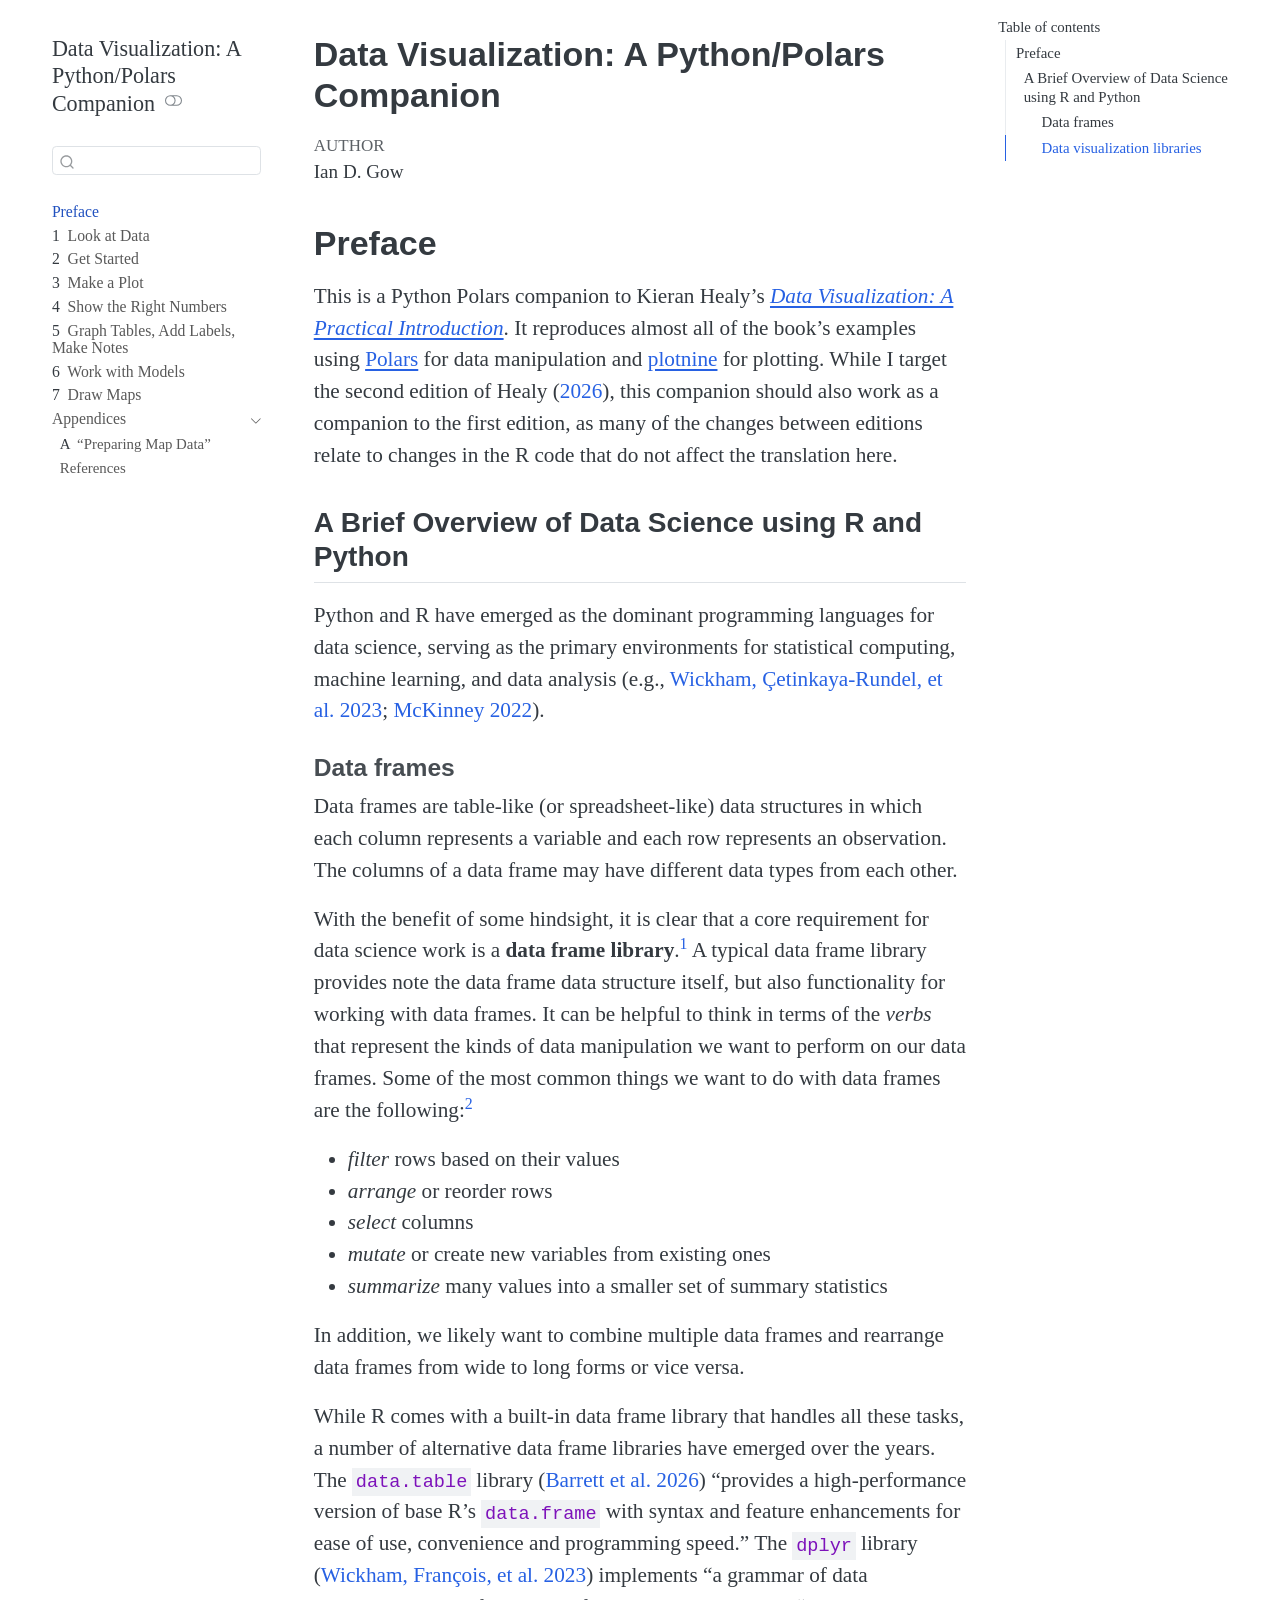
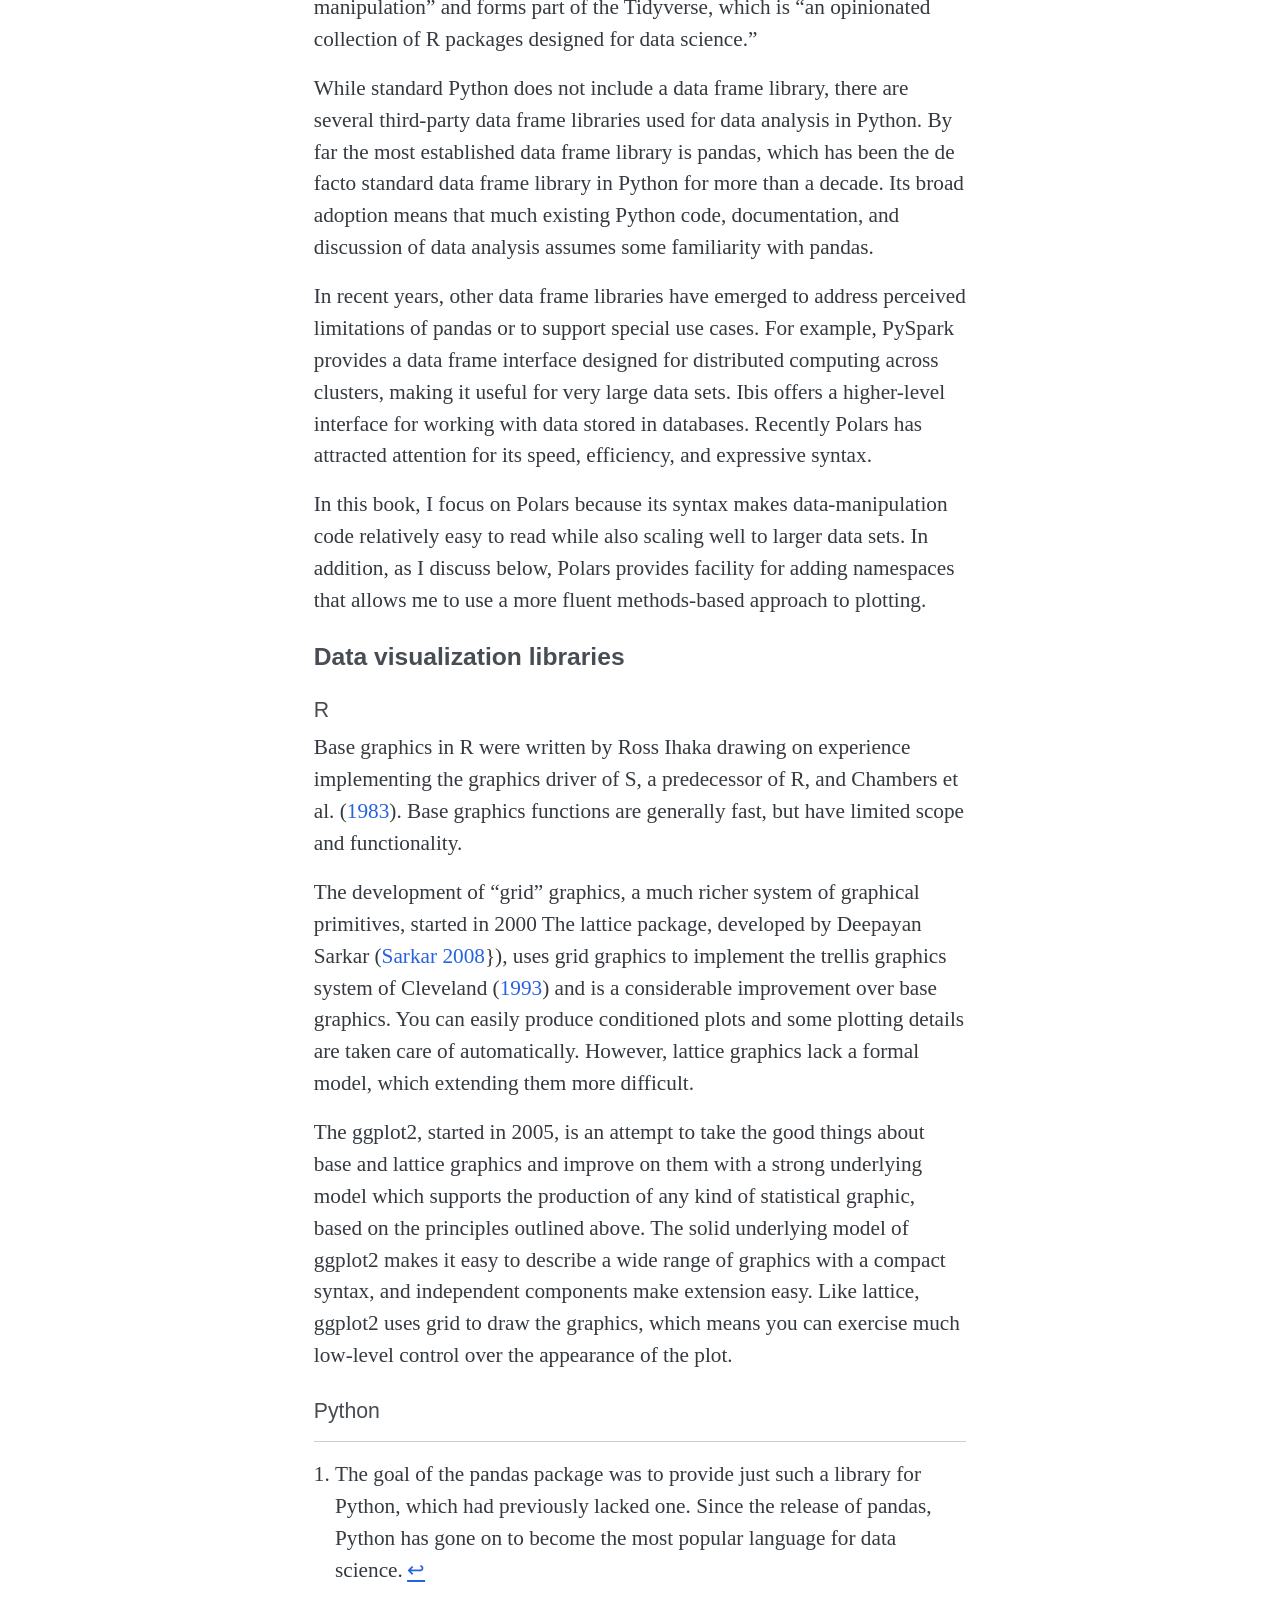
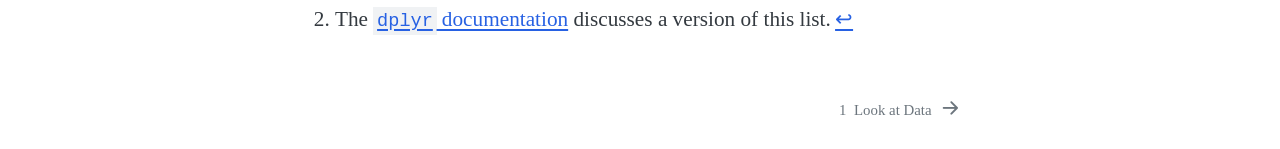
==== commit 0190f1fd: "Built site for gh-pages" ====
--- a/index.html
+++ b/index.html
@@ -2,7 +2,7 @@
 <html xmlns="http://www.w3.org/1999/xhtml" lang="en" xml:lang="en"><head>
 
 <meta charset="utf-8">
-<meta name="generator" content="quarto-1.9.36">
+<meta name="generator" content="quarto-1.9.35">
 
 <meta name="viewport" content="width=device-width, initial-scale=1.0, user-scalable=yes">
 
@@ -60,9 +60,9 @@
 <script src="site_libs/quarto-html/tippy.umd.min.js"></script>
 <script src="site_libs/quarto-html/anchor.min.js"></script>
 <link href="site_libs/quarto-html/tippy.css" rel="stylesheet">
-<link href="site_libs/quarto-html/quarto-syntax-highlighting-845c23b38eaddc0f92fda52bfe77a8c8.css" rel="stylesheet" class="quarto-color-scheme" id="quarto-text-highlighting-styles">
-<link href="site_libs/quarto-html/quarto-syntax-highlighting-dark-f418161beb48e0141c760e455f12af2c.css" rel="stylesheet" class="quarto-color-scheme quarto-color-alternate" id="quarto-text-highlighting-styles">
-<link href="site_libs/quarto-html/quarto-syntax-highlighting-845c23b38eaddc0f92fda52bfe77a8c8.css" rel="stylesheet" class="quarto-color-scheme-extra" id="quarto-text-highlighting-styles">
+<link href="site_libs/quarto-html/quarto-syntax-highlighting-46f66b053e56abd73bb6e954d61a315b.css" rel="stylesheet" class="quarto-color-scheme" id="quarto-text-highlighting-styles">
+<link href="site_libs/quarto-html/quarto-syntax-highlighting-dark-22b4aaf4c2978829df3684e8f2c068db.css" rel="stylesheet" class="quarto-color-scheme quarto-color-alternate" id="quarto-text-highlighting-styles">
+<link href="site_libs/quarto-html/quarto-syntax-highlighting-46f66b053e56abd73bb6e954d61a315b.css" rel="stylesheet" class="quarto-color-scheme-extra" id="quarto-text-highlighting-styles">
 <script src="site_libs/bootstrap/bootstrap.min.js"></script>
 <link href="site_libs/bootstrap/bootstrap-icons.css" rel="stylesheet">
 <link href="site_libs/bootstrap/bootstrap-c0f9e757bd1bbe5faf3da83a888945c0.min.css" rel="stylesheet" append-hash="true" class="quarto-color-scheme" id="quarto-bootstrap" data-mode="light">
@@ -368,7 +368,7 @@
           <li class="sidebar-item">
   <div class="sidebar-item-container"> 
   <a href="./appendix-map-data.html" class="sidebar-item-text sidebar-link">
- <span class="menu-text"><span class="chapter-number">A</span>&nbsp; <span class="chapter-title">Preparing Map Data</span></span></a>
+ <span class="menu-text"><span class="chapter-number">A</span>&nbsp; <span class="chapter-title">“Preparing Map Data”</span></span></a>
   </div>
 </li>
           <li class="sidebar-item">
--- a/site_libs/quarto-html/quarto-syntax-highlighting-46f66b053e56abd73bb6e954d61a315b.css
+++ b/site_libs/quarto-html/quarto-syntax-highlighting-46f66b053e56abd73bb6e954d61a315b.css
@@ -0,0 +1,236 @@
+/* quarto syntax highlight colors */
+:root {
+  --quarto-hl-ot-color: #003B4F;
+  --quarto-hl-at-color: #657422;
+  --quarto-hl-ss-color: #20794D;
+  --quarto-hl-an-color: #5E5E5E;
+  --quarto-hl-fu-color: #4758AB;
+  --quarto-hl-st-color: #20794D;
+  --quarto-hl-cf-color: #003B4F;
+  --quarto-hl-op-color: #5E5E5E;
+  --quarto-hl-er-color: #AD0000;
+  --quarto-hl-bn-color: #AD0000;
+  --quarto-hl-al-color: #AD0000;
+  --quarto-hl-va-color: #111111;
+  --quarto-hl-bu-color: inherit;
+  --quarto-hl-ex-color: inherit;
+  --quarto-hl-pp-color: #AD0000;
+  --quarto-hl-in-color: #5E5E5E;
+  --quarto-hl-vs-color: #20794D;
+  --quarto-hl-wa-color: #5E5E5E;
+  --quarto-hl-do-color: #5E5E5E;
+  --quarto-hl-im-color: #00769E;
+  --quarto-hl-ch-color: #20794D;
+  --quarto-hl-dt-color: #AD0000;
+  --quarto-hl-fl-color: #AD0000;
+  --quarto-hl-co-color: #5E5E5E;
+  --quarto-hl-cv-color: #5E5E5E;
+  --quarto-hl-cn-color: #8f5902;
+  --quarto-hl-sc-color: #5E5E5E;
+  --quarto-hl-dv-color: #AD0000;
+  --quarto-hl-kw-color: #003B4F;
+}
+
+/* other quarto variables */
+:root {
+  --quarto-font-monospace: SFMono-Regular, Menlo, Monaco, Consolas, "Liberation Mono", "Courier New", monospace;
+}
+
+/* syntax highlight based on Pandoc's rules */
+pre > code.sourceCode > span {
+  color: #003B4F;
+}
+
+code.sourceCode > span {
+  color: #003B4F;
+}
+
+div.sourceCode,
+div.sourceCode pre.sourceCode {
+  color: #003B4F;
+}
+
+/* Normal */
+code span {
+  color: #003B4F;
+}
+
+/* Alert */
+code span.al {
+  color: #AD0000;
+  font-style: inherit;
+}
+
+/* Annotation */
+code span.an {
+  color: #5E5E5E;
+  font-style: inherit;
+}
+
+/* Attribute */
+code span.at {
+  color: #657422;
+  font-style: inherit;
+}
+
+/* BaseN */
+code span.bn {
+  color: #AD0000;
+  font-style: inherit;
+}
+
+/* BuiltIn */
+code span.bu {
+  font-style: inherit;
+}
+
+/* ControlFlow */
+code span.cf {
+  color: #003B4F;
+  font-weight: bold;
+  font-style: inherit;
+}
+
+/* Char */
+code span.ch {
+  color: #20794D;
+  font-style: inherit;
+}
+
+/* Constant */
+code span.cn {
+  color: #8f5902;
+  font-style: inherit;
+}
+
+/* Comment */
+code span.co {
+  color: #5E5E5E;
+  font-style: inherit;
+}
+
+/* CommentVar */
+code span.cv {
+  color: #5E5E5E;
+  font-style: italic;
+}
+
+/* Documentation */
+code span.do {
+  color: #5E5E5E;
+  font-style: italic;
+}
+
+/* DataType */
+code span.dt {
+  color: #AD0000;
+  font-style: inherit;
+}
+
+/* DecVal */
+code span.dv {
+  color: #AD0000;
+  font-style: inherit;
+}
+
+/* Error */
+code span.er {
+  color: #AD0000;
+  font-style: inherit;
+}
+
+/* Extension */
+code span.ex {
+  font-style: inherit;
+}
+
+/* Float */
+code span.fl {
+  color: #AD0000;
+  font-style: inherit;
+}
+
+/* Function */
+code span.fu {
+  color: #4758AB;
+  font-style: inherit;
+}
+
+/* Import */
+code span.im {
+  color: #00769E;
+  font-style: inherit;
+}
+
+/* Information */
+code span.in {
+  color: #5E5E5E;
+  font-style: inherit;
+}
+
+/* Keyword */
+code span.kw {
+  color: #003B4F;
+  font-weight: bold;
+  font-style: inherit;
+}
+
+/* Operator */
+code span.op {
+  color: #5E5E5E;
+  font-style: inherit;
+}
+
+/* Other */
+code span.ot {
+  color: #003B4F;
+  font-style: inherit;
+}
+
+/* Preprocessor */
+code span.pp {
+  color: #AD0000;
+  font-style: inherit;
+}
+
+/* SpecialChar */
+code span.sc {
+  color: #5E5E5E;
+  font-style: inherit;
+}
+
+/* SpecialString */
+code span.ss {
+  color: #20794D;
+  font-style: inherit;
+}
+
+/* String */
+code span.st {
+  color: #20794D;
+  font-style: inherit;
+}
+
+/* Variable */
+code span.va {
+  color: #111111;
+  font-style: inherit;
+}
+
+/* VerbatimString */
+code span.vs {
+  color: #20794D;
+  font-style: inherit;
+}
+
+/* Warning */
+code span.wa {
+  color: #5E5E5E;
+  font-style: italic;
+}
+
+.prevent-inlining {
+  content: "</";
+}
+
+/*# sourceMappingURL=5022ed312398f59a55adce476d7327af.css.map */
--- a/site_libs/quarto-html/quarto-syntax-highlighting-dark-22b4aaf4c2978829df3684e8f2c068db.css
+++ b/site_libs/quarto-html/quarto-syntax-highlighting-dark-22b4aaf4c2978829df3684e8f2c068db.css
@@ -0,0 +1,219 @@
+/* quarto syntax highlight colors */
+:root {
+  --quarto-hl-al-color: #f07178;
+  --quarto-hl-an-color: #d4d0ab;
+  --quarto-hl-at-color: #00e0e0;
+  --quarto-hl-bn-color: #d4d0ab;
+  --quarto-hl-bu-color: #abe338;
+  --quarto-hl-ch-color: #abe338;
+  --quarto-hl-co-color: #f8f8f2;
+  --quarto-hl-cv-color: #ffd700;
+  --quarto-hl-cn-color: #ffd700;
+  --quarto-hl-cf-color: #ffa07a;
+  --quarto-hl-dt-color: #ffa07a;
+  --quarto-hl-dv-color: #d4d0ab;
+  --quarto-hl-do-color: #f8f8f2;
+  --quarto-hl-er-color: #f07178;
+  --quarto-hl-ex-color: #00e0e0;
+  --quarto-hl-fl-color: #d4d0ab;
+  --quarto-hl-fu-color: #ffa07a;
+  --quarto-hl-im-color: #abe338;
+  --quarto-hl-in-color: #d4d0ab;
+  --quarto-hl-kw-color: #ffa07a;
+  --quarto-hl-op-color: #ffa07a;
+  --quarto-hl-ot-color: #00e0e0;
+  --quarto-hl-pp-color: #dcc6e0;
+  --quarto-hl-re-color: #00e0e0;
+  --quarto-hl-sc-color: #abe338;
+  --quarto-hl-ss-color: #abe338;
+  --quarto-hl-st-color: #abe338;
+  --quarto-hl-va-color: #00e0e0;
+  --quarto-hl-vs-color: #abe338;
+  --quarto-hl-wa-color: #dcc6e0;
+}
+
+/* other quarto variables */
+:root {
+  --quarto-font-monospace: SFMono-Regular, Menlo, Monaco, Consolas, "Liberation Mono", "Courier New", monospace;
+}
+
+/* syntax highlight based on Pandoc's rules */
+pre > code.sourceCode > span {
+  color: #f8f8f2;
+}
+
+code.sourceCode > span {
+  color: #f8f8f2;
+}
+
+div.sourceCode,
+div.sourceCode pre.sourceCode {
+  color: #f8f8f2;
+}
+
+/* Normal */
+code span {
+  color: #f8f8f2;
+}
+
+/* Alert */
+code span.al {
+  color: #f07178;
+}
+
+/* Annotation */
+code span.an {
+  color: #d4d0ab;
+}
+
+/* Attribute */
+code span.at {
+  color: #00e0e0;
+}
+
+/* BaseN */
+code span.bn {
+  color: #d4d0ab;
+}
+
+/* BuiltIn */
+code span.bu {
+  color: #abe338;
+}
+
+/* ControlFlow */
+code span.cf {
+  font-weight: bold;
+  color: #ffa07a;
+}
+
+/* Char */
+code span.ch {
+  color: #abe338;
+}
+
+/* Constant */
+code span.cn {
+  color: #ffd700;
+}
+
+/* Comment */
+code span.co {
+  font-style: italic;
+  color: #f8f8f2;
+}
+
+/* CommentVar */
+code span.cv {
+  color: #ffd700;
+}
+
+/* Documentation */
+code span.do {
+  color: #f8f8f2;
+}
+
+/* DataType */
+code span.dt {
+  color: #ffa07a;
+}
+
+/* DecVal */
+code span.dv {
+  color: #d4d0ab;
+}
+
+/* Error */
+code span.er {
+  color: #f07178;
+  text-decoration: underline;
+}
+
+/* Extension */
+code span.ex {
+  font-weight: bold;
+  color: #00e0e0;
+}
+
+/* Float */
+code span.fl {
+  color: #d4d0ab;
+}
+
+/* Function */
+code span.fu {
+  color: #ffa07a;
+}
+
+/* Import */
+code span.im {
+  color: #abe338;
+}
+
+/* Information */
+code span.in {
+  color: #d4d0ab;
+}
+
+/* Keyword */
+code span.kw {
+  font-weight: bold;
+  color: #ffa07a;
+}
+
+/* Operator */
+code span.op {
+  color: #ffa07a;
+}
+
+/* Other */
+code span.ot {
+  color: #00e0e0;
+}
+
+/* Preprocessor */
+code span.pp {
+  color: #dcc6e0;
+}
+
+/* RegionMarker */
+code span.re {
+  background-color: #f8f8f2;
+  color: #00e0e0;
+}
+
+/* SpecialChar */
+code span.sc {
+  color: #abe338;
+}
+
+/* SpecialString */
+code span.ss {
+  color: #abe338;
+}
+
+/* String */
+code span.st {
+  color: #abe338;
+}
+
+/* Variable */
+code span.va {
+  color: #00e0e0;
+}
+
+/* VerbatimString */
+code span.vs {
+  color: #abe338;
+}
+
+/* Warning */
+code span.wa {
+  color: #dcc6e0;
+}
+
+.prevent-inlining {
+  content: "</";
+}
+
+/*# sourceMappingURL=40982d61e595645edd53c77867d56848.css.map */
--- a/site_libs/quarto-html/quarto-syntax-highlighting-46f66b053e56abd73bb6e954d61a315b.css
+++ b/site_libs/quarto-html/quarto-syntax-highlighting-46f66b053e56abd73bb6e954d61a315b.css
@@ -0,0 +1,236 @@
+/* quarto syntax highlight colors */
+:root {
+  --quarto-hl-ot-color: #003B4F;
+  --quarto-hl-at-color: #657422;
+  --quarto-hl-ss-color: #20794D;
+  --quarto-hl-an-color: #5E5E5E;
+  --quarto-hl-fu-color: #4758AB;
+  --quarto-hl-st-color: #20794D;
+  --quarto-hl-cf-color: #003B4F;
+  --quarto-hl-op-color: #5E5E5E;
+  --quarto-hl-er-color: #AD0000;
+  --quarto-hl-bn-color: #AD0000;
+  --quarto-hl-al-color: #AD0000;
+  --quarto-hl-va-color: #111111;
+  --quarto-hl-bu-color: inherit;
+  --quarto-hl-ex-color: inherit;
+  --quarto-hl-pp-color: #AD0000;
+  --quarto-hl-in-color: #5E5E5E;
+  --quarto-hl-vs-color: #20794D;
+  --quarto-hl-wa-color: #5E5E5E;
+  --quarto-hl-do-color: #5E5E5E;
+  --quarto-hl-im-color: #00769E;
+  --quarto-hl-ch-color: #20794D;
+  --quarto-hl-dt-color: #AD0000;
+  --quarto-hl-fl-color: #AD0000;
+  --quarto-hl-co-color: #5E5E5E;
+  --quarto-hl-cv-color: #5E5E5E;
+  --quarto-hl-cn-color: #8f5902;
+  --quarto-hl-sc-color: #5E5E5E;
+  --quarto-hl-dv-color: #AD0000;
+  --quarto-hl-kw-color: #003B4F;
+}
+
+/* other quarto variables */
+:root {
+  --quarto-font-monospace: SFMono-Regular, Menlo, Monaco, Consolas, "Liberation Mono", "Courier New", monospace;
+}
+
+/* syntax highlight based on Pandoc's rules */
+pre > code.sourceCode > span {
+  color: #003B4F;
+}
+
+code.sourceCode > span {
+  color: #003B4F;
+}
+
+div.sourceCode,
+div.sourceCode pre.sourceCode {
+  color: #003B4F;
+}
+
+/* Normal */
+code span {
+  color: #003B4F;
+}
+
+/* Alert */
+code span.al {
+  color: #AD0000;
+  font-style: inherit;
+}
+
+/* Annotation */
+code span.an {
+  color: #5E5E5E;
+  font-style: inherit;
+}
+
+/* Attribute */
+code span.at {
+  color: #657422;
+  font-style: inherit;
+}
+
+/* BaseN */
+code span.bn {
+  color: #AD0000;
+  font-style: inherit;
+}
+
+/* BuiltIn */
+code span.bu {
+  font-style: inherit;
+}
+
+/* ControlFlow */
+code span.cf {
+  color: #003B4F;
+  font-weight: bold;
+  font-style: inherit;
+}
+
+/* Char */
+code span.ch {
+  color: #20794D;
+  font-style: inherit;
+}
+
+/* Constant */
+code span.cn {
+  color: #8f5902;
+  font-style: inherit;
+}
+
+/* Comment */
+code span.co {
+  color: #5E5E5E;
+  font-style: inherit;
+}
+
+/* CommentVar */
+code span.cv {
+  color: #5E5E5E;
+  font-style: italic;
+}
+
+/* Documentation */
+code span.do {
+  color: #5E5E5E;
+  font-style: italic;
+}
+
+/* DataType */
+code span.dt {
+  color: #AD0000;
+  font-style: inherit;
+}
+
+/* DecVal */
+code span.dv {
+  color: #AD0000;
+  font-style: inherit;
+}
+
+/* Error */
+code span.er {
+  color: #AD0000;
+  font-style: inherit;
+}
+
+/* Extension */
+code span.ex {
+  font-style: inherit;
+}
+
+/* Float */
+code span.fl {
+  color: #AD0000;
+  font-style: inherit;
+}
+
+/* Function */
+code span.fu {
+  color: #4758AB;
+  font-style: inherit;
+}
+
+/* Import */
+code span.im {
+  color: #00769E;
+  font-style: inherit;
+}
+
+/* Information */
+code span.in {
+  color: #5E5E5E;
+  font-style: inherit;
+}
+
+/* Keyword */
+code span.kw {
+  color: #003B4F;
+  font-weight: bold;
+  font-style: inherit;
+}
+
+/* Operator */
+code span.op {
+  color: #5E5E5E;
+  font-style: inherit;
+}
+
+/* Other */
+code span.ot {
+  color: #003B4F;
+  font-style: inherit;
+}
+
+/* Preprocessor */
+code span.pp {
+  color: #AD0000;
+  font-style: inherit;
+}
+
+/* SpecialChar */
+code span.sc {
+  color: #5E5E5E;
+  font-style: inherit;
+}
+
+/* SpecialString */
+code span.ss {
+  color: #20794D;
+  font-style: inherit;
+}
+
+/* String */
+code span.st {
+  color: #20794D;
+  font-style: inherit;
+}
+
+/* Variable */
+code span.va {
+  color: #111111;
+  font-style: inherit;
+}
+
+/* VerbatimString */
+code span.vs {
+  color: #20794D;
+  font-style: inherit;
+}
+
+/* Warning */
+code span.wa {
+  color: #5E5E5E;
+  font-style: italic;
+}
+
+.prevent-inlining {
+  content: "</";
+}
+
+/*# sourceMappingURL=5022ed312398f59a55adce476d7327af.css.map */
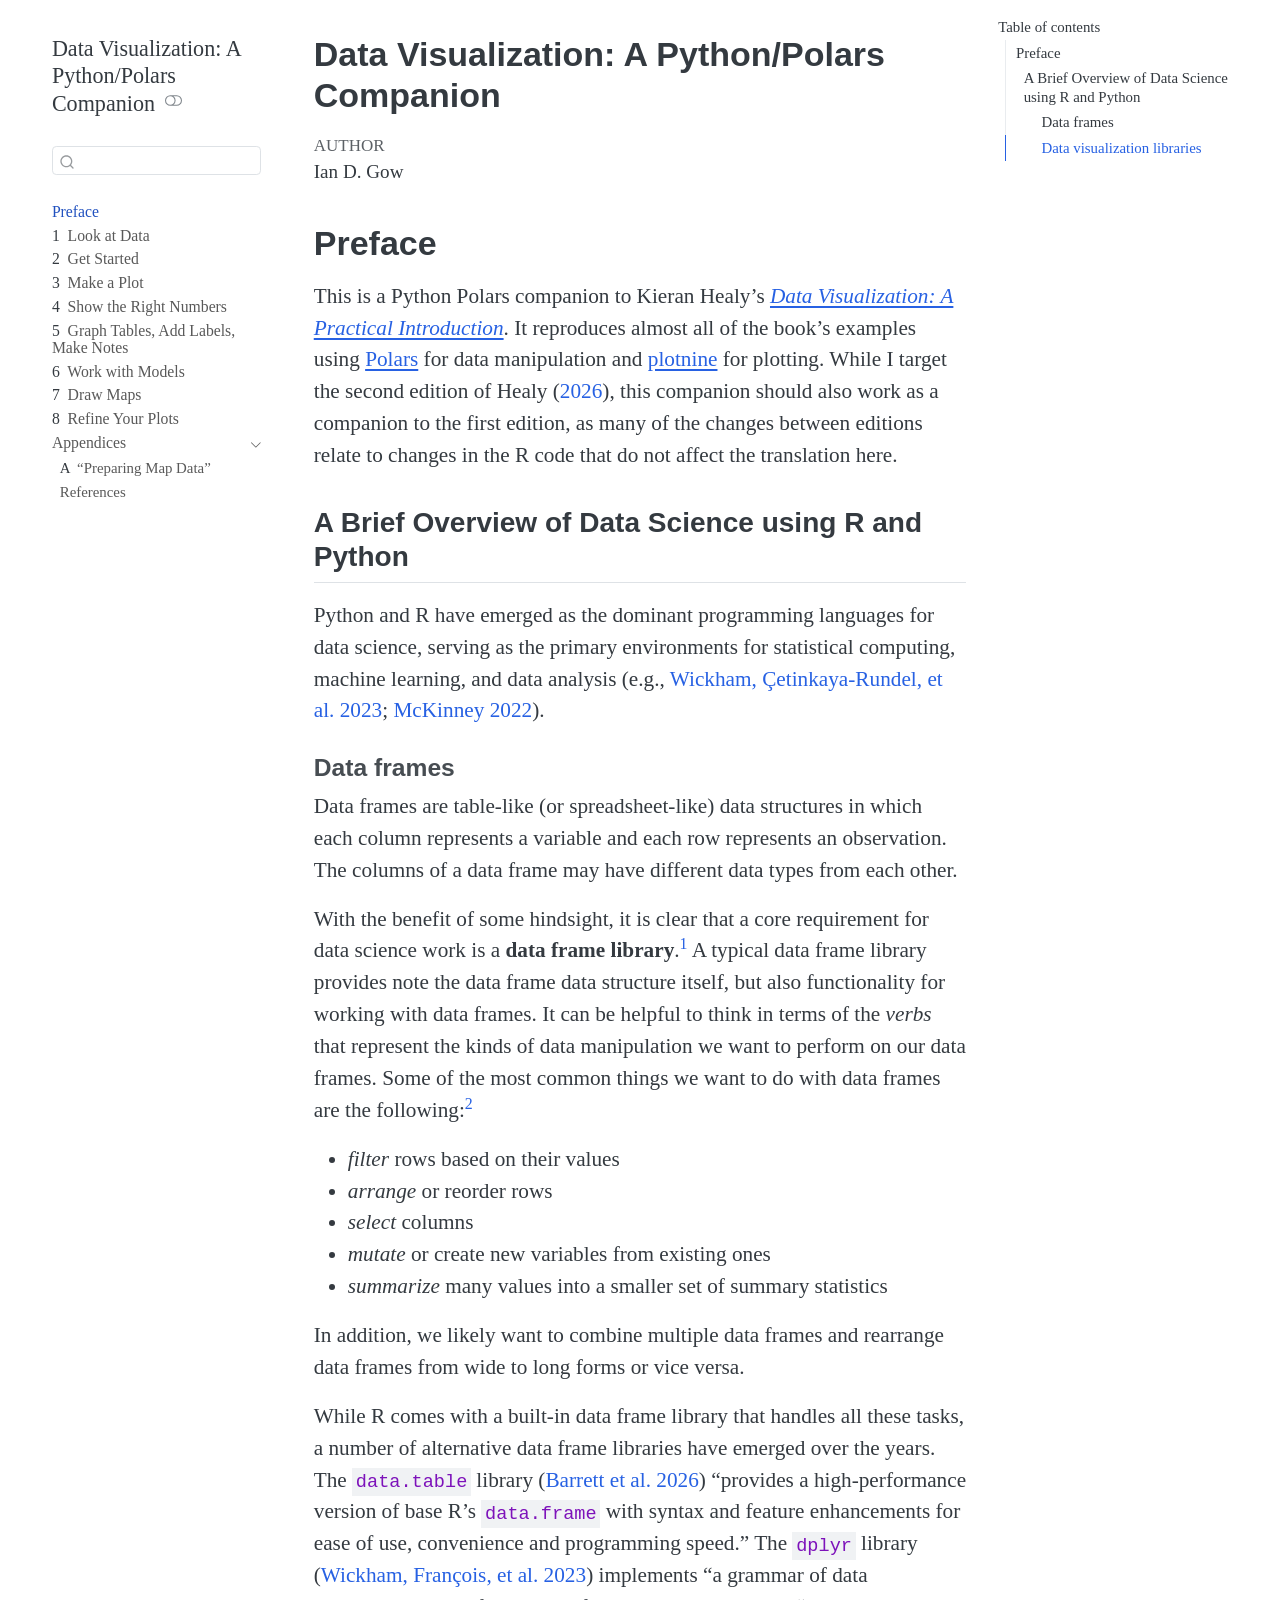
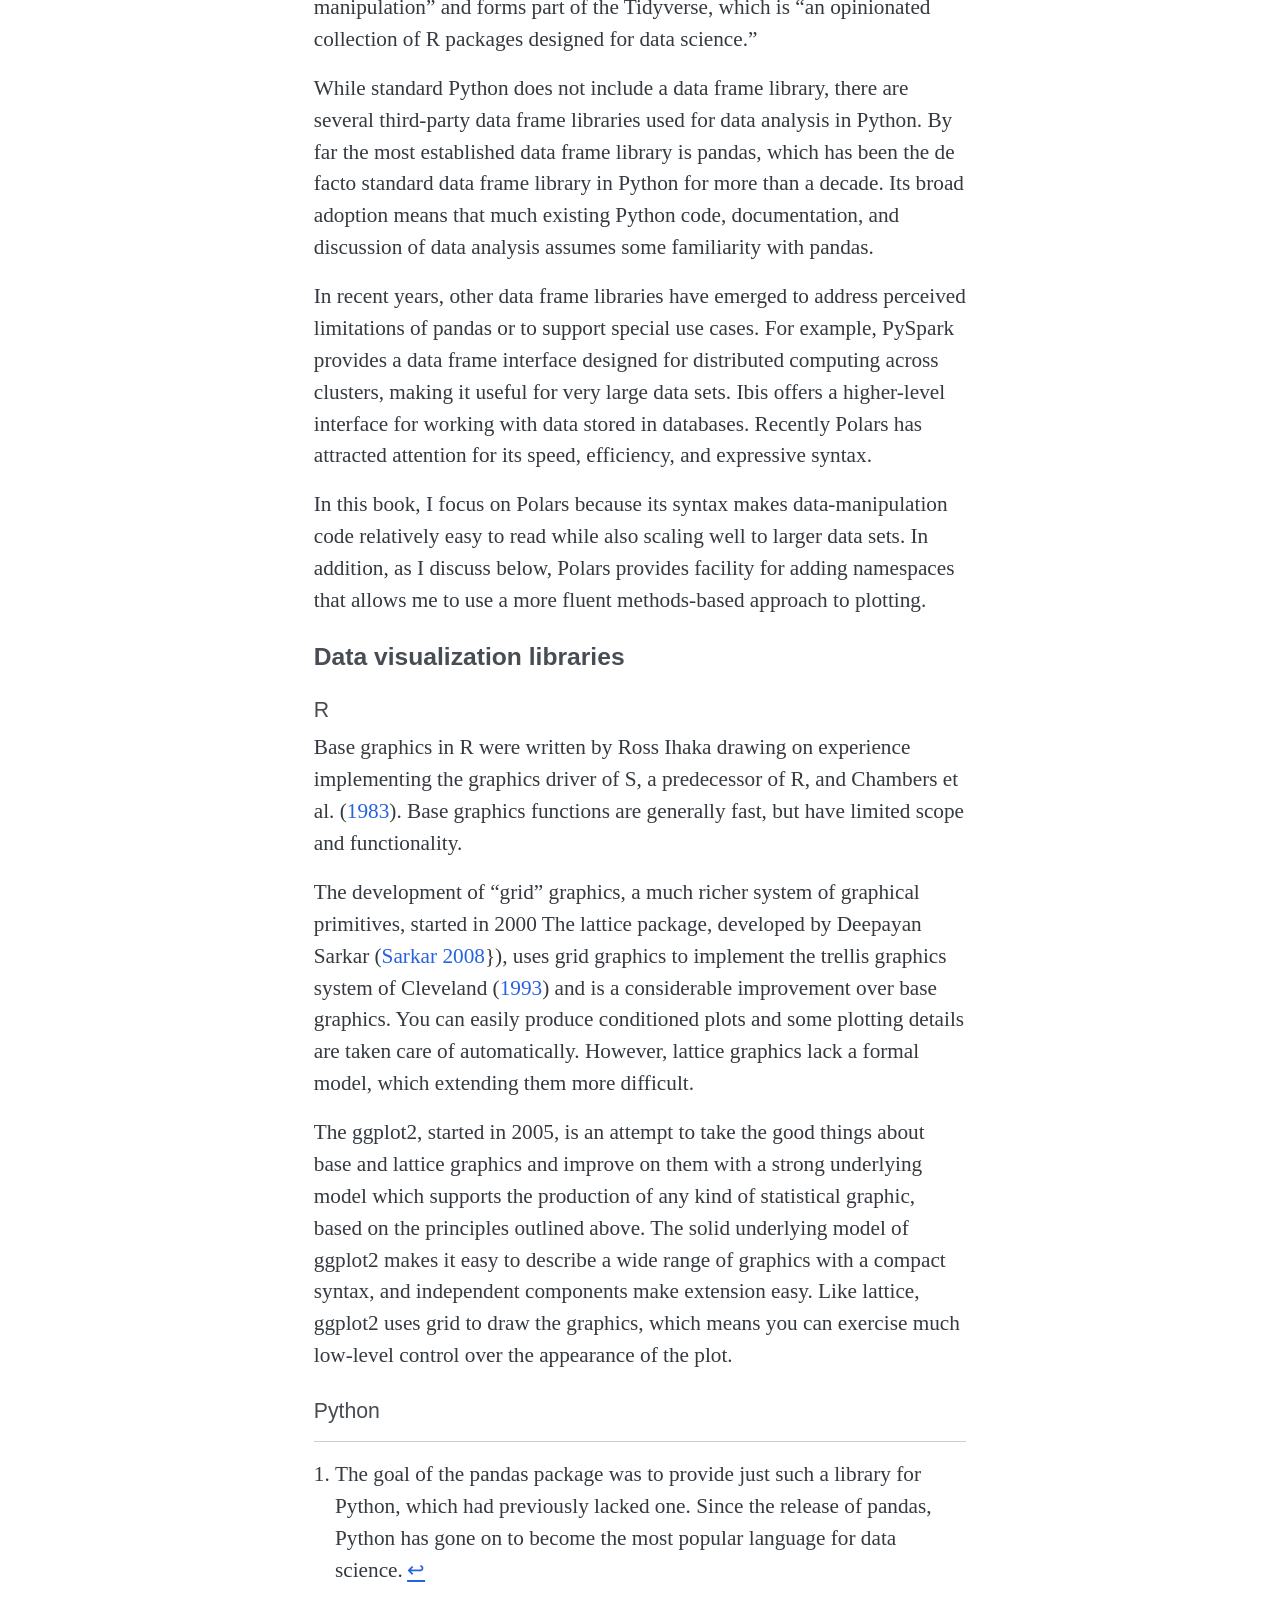
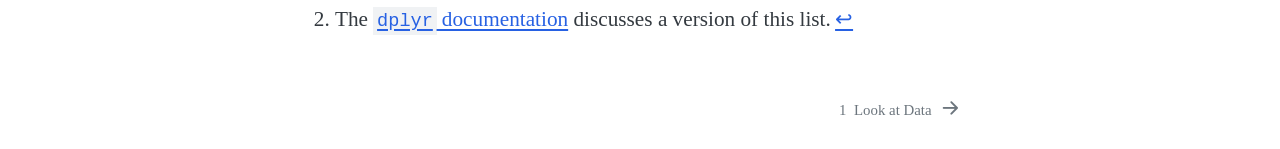
==== commit 90888b4c: "Built site for gh-pages" ====
--- a/index.html
+++ b/index.html
@@ -356,6 +356,12 @@
  <span class="menu-text"><span class="chapter-number">7</span>&nbsp; <span class="chapter-title">Draw Maps</span></span></a>
   </div>
 </li>
+        <li class="sidebar-item">
+  <div class="sidebar-item-container"> 
+  <a href="./08-polishing.html" class="sidebar-item-text sidebar-link">
+ <span class="menu-text"><span class="chapter-number">8</span>&nbsp; <span class="chapter-title">Refine Your Plots</span></span></a>
+  </div>
+</li>
         <li class="sidebar-item sidebar-item-section">
       <div class="sidebar-item-container"> 
             <a class="sidebar-item-text sidebar-link text-start" data-bs-toggle="collapse" data-bs-target="#quarto-sidebar-section-1" role="navigation" aria-expanded="true">
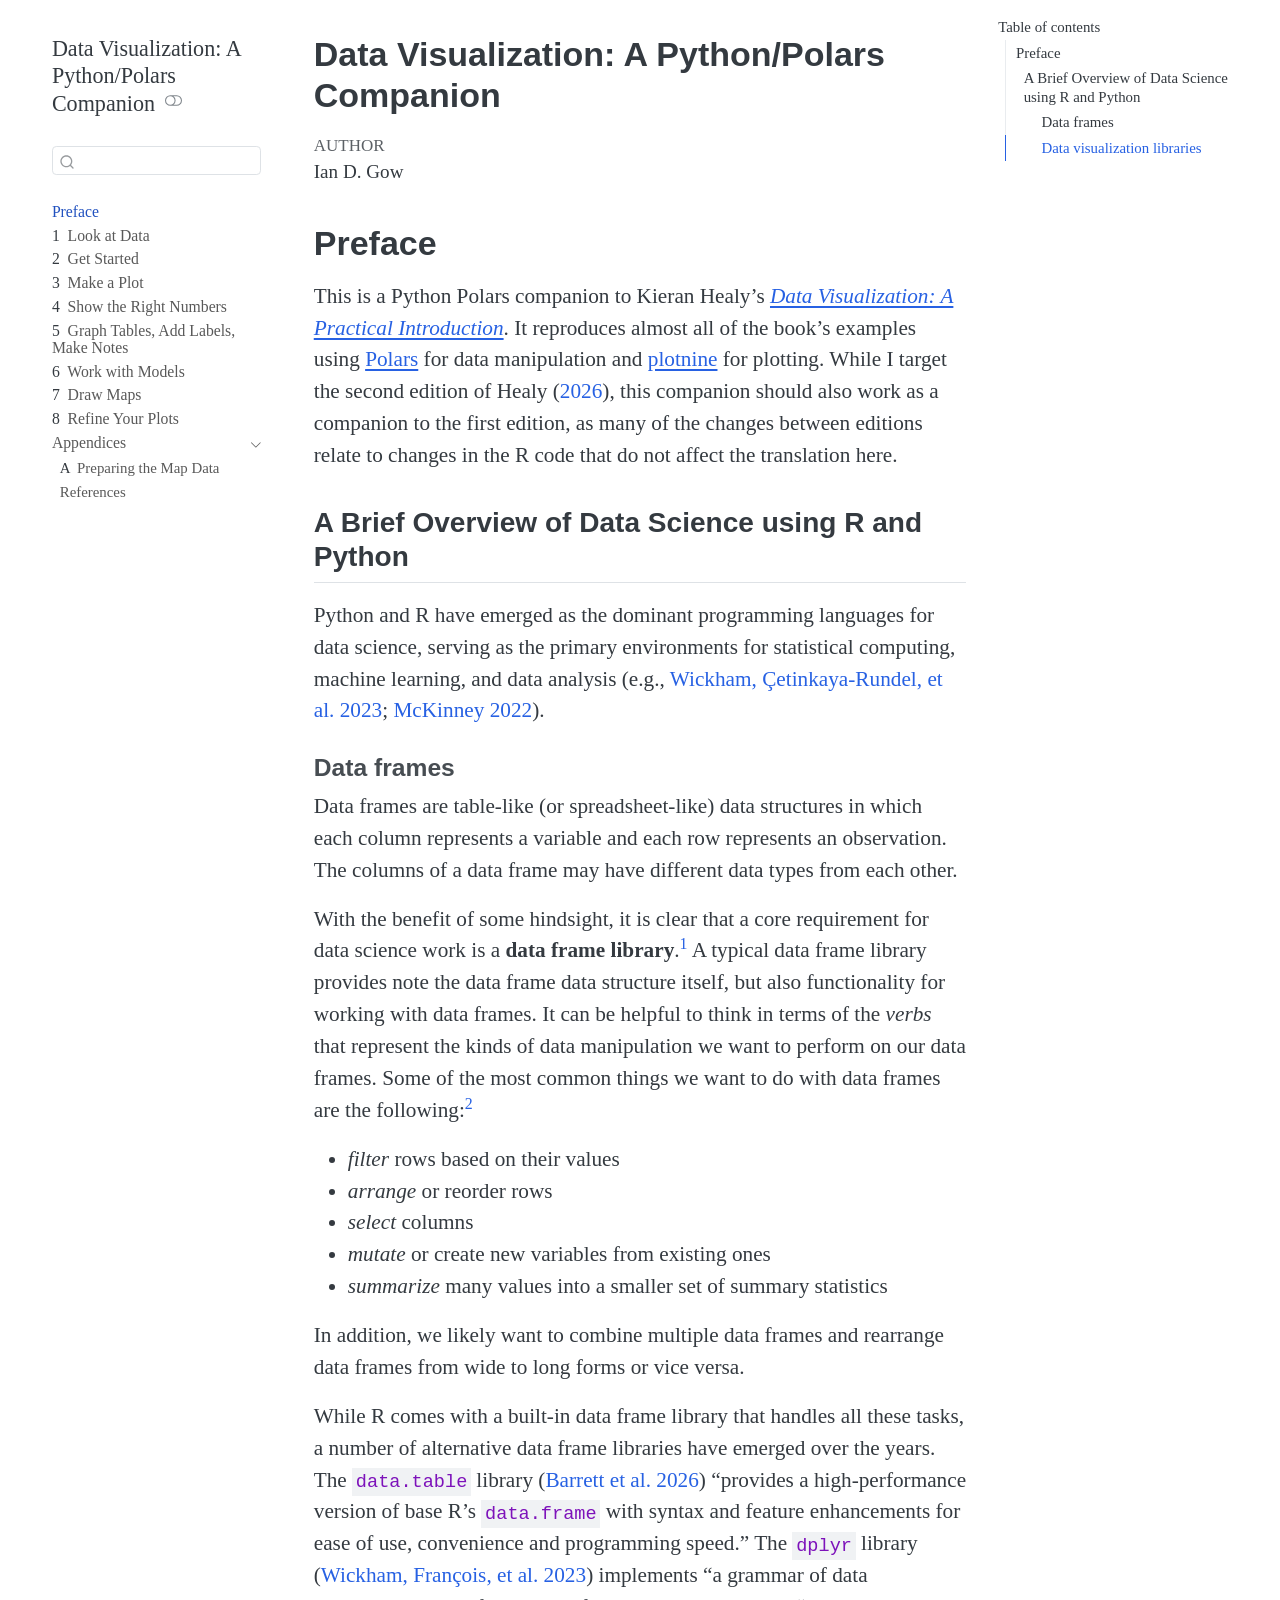
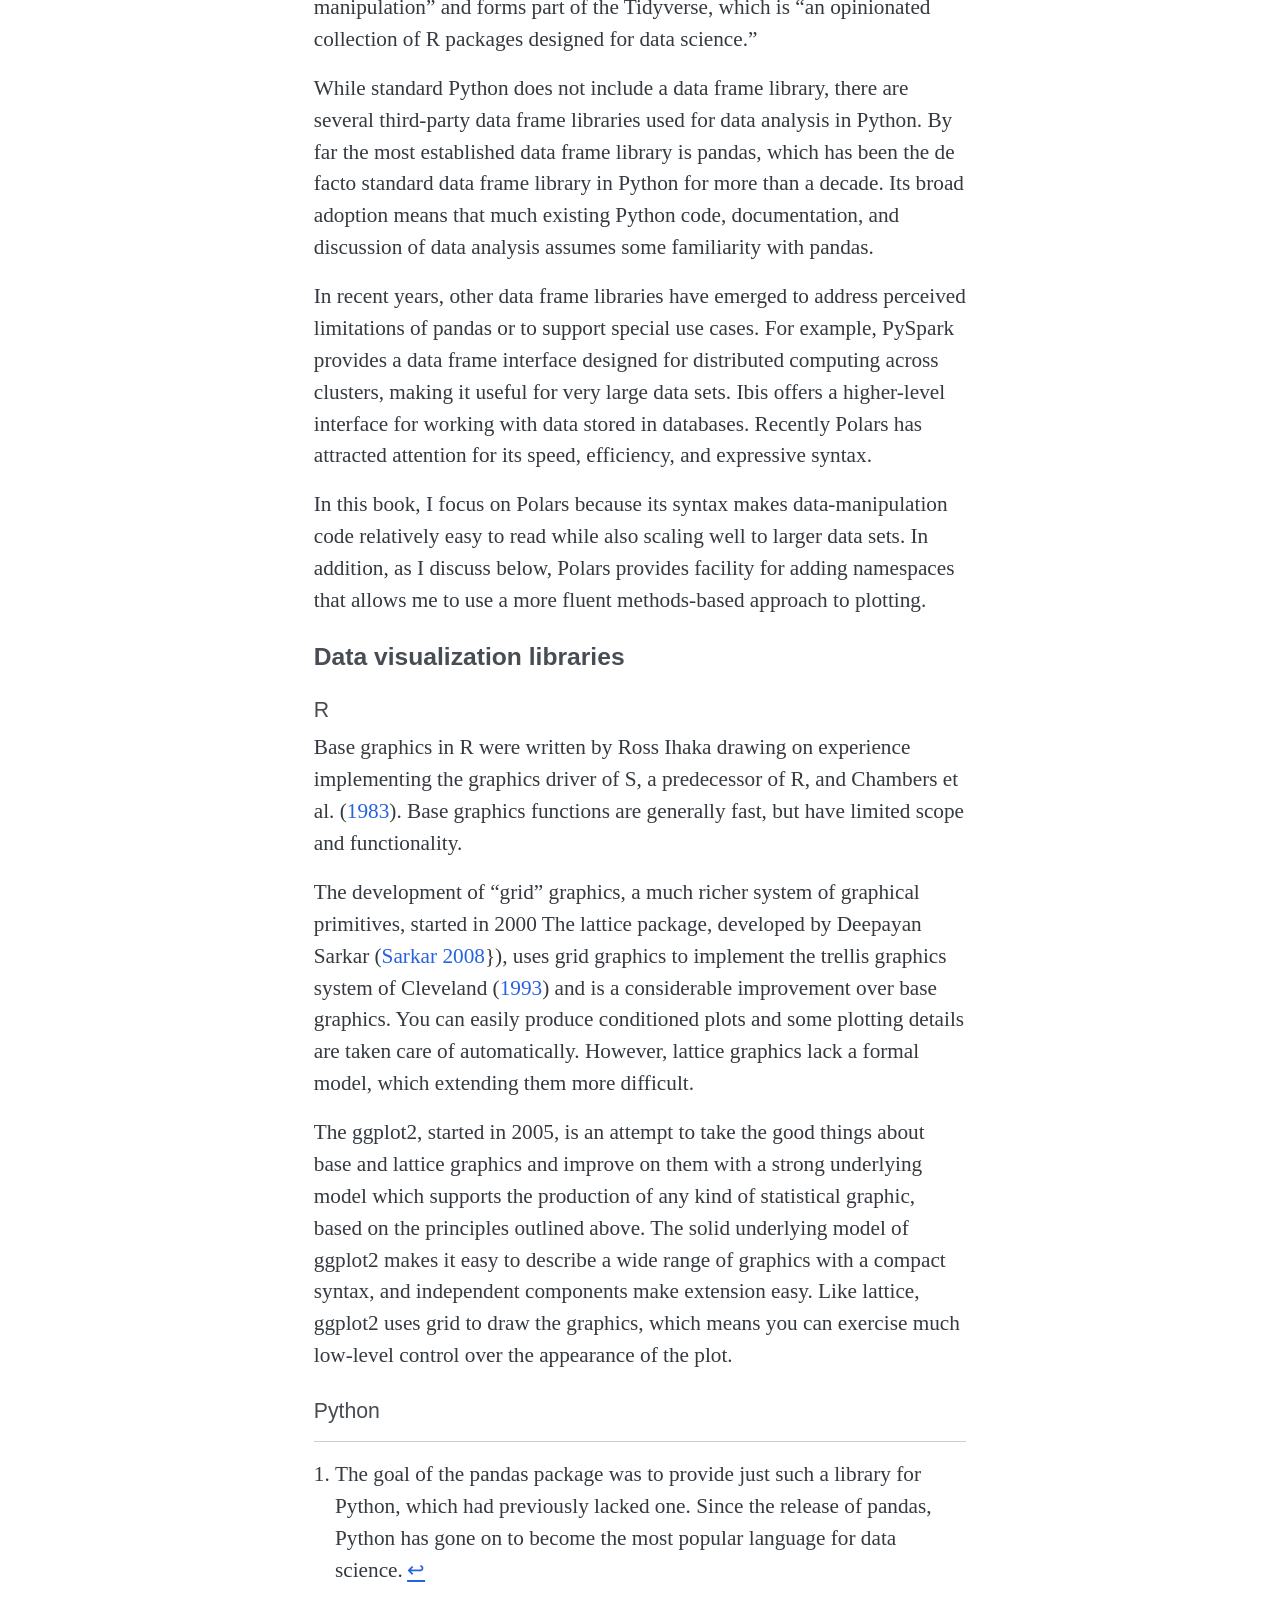
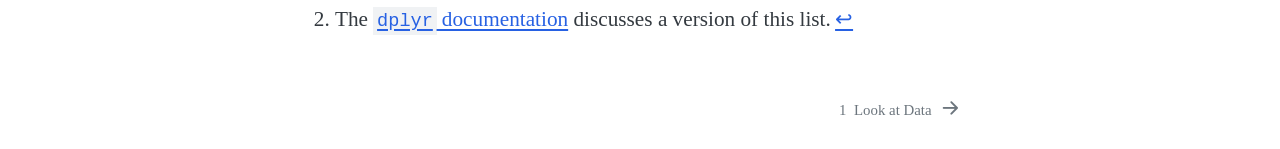
==== commit e7800f92: "Built site for gh-pages" ====
--- a/index.html
+++ b/index.html
@@ -2,7 +2,7 @@
 <html xmlns="http://www.w3.org/1999/xhtml" lang="en" xml:lang="en"><head>
 
 <meta charset="utf-8">
-<meta name="generator" content="quarto-1.9.35">
+<meta name="generator" content="quarto-1.9.36">
 
 <meta name="viewport" content="width=device-width, initial-scale=1.0, user-scalable=yes">
 
@@ -60,9 +60,9 @@
 <script src="site_libs/quarto-html/tippy.umd.min.js"></script>
 <script src="site_libs/quarto-html/anchor.min.js"></script>
 <link href="site_libs/quarto-html/tippy.css" rel="stylesheet">
-<link href="site_libs/quarto-html/quarto-syntax-highlighting-46f66b053e56abd73bb6e954d61a315b.css" rel="stylesheet" class="quarto-color-scheme" id="quarto-text-highlighting-styles">
-<link href="site_libs/quarto-html/quarto-syntax-highlighting-dark-22b4aaf4c2978829df3684e8f2c068db.css" rel="stylesheet" class="quarto-color-scheme quarto-color-alternate" id="quarto-text-highlighting-styles">
-<link href="site_libs/quarto-html/quarto-syntax-highlighting-46f66b053e56abd73bb6e954d61a315b.css" rel="stylesheet" class="quarto-color-scheme-extra" id="quarto-text-highlighting-styles">
+<link href="site_libs/quarto-html/quarto-syntax-highlighting-845c23b38eaddc0f92fda52bfe77a8c8.css" rel="stylesheet" class="quarto-color-scheme" id="quarto-text-highlighting-styles">
+<link href="site_libs/quarto-html/quarto-syntax-highlighting-dark-f418161beb48e0141c760e455f12af2c.css" rel="stylesheet" class="quarto-color-scheme quarto-color-alternate" id="quarto-text-highlighting-styles">
+<link href="site_libs/quarto-html/quarto-syntax-highlighting-845c23b38eaddc0f92fda52bfe77a8c8.css" rel="stylesheet" class="quarto-color-scheme-extra" id="quarto-text-highlighting-styles">
 <script src="site_libs/bootstrap/bootstrap.min.js"></script>
 <link href="site_libs/bootstrap/bootstrap-icons.css" rel="stylesheet">
 <link href="site_libs/bootstrap/bootstrap-c0f9e757bd1bbe5faf3da83a888945c0.min.css" rel="stylesheet" append-hash="true" class="quarto-color-scheme" id="quarto-bootstrap" data-mode="light">
@@ -374,7 +374,7 @@
           <li class="sidebar-item">
   <div class="sidebar-item-container"> 
   <a href="./appendix-map-data.html" class="sidebar-item-text sidebar-link">
- <span class="menu-text"><span class="chapter-number">A</span>&nbsp; <span class="chapter-title">“Preparing Map Data”</span></span></a>
+ <span class="menu-text"><span class="chapter-number">A</span>&nbsp; <span class="chapter-title">Preparing the Map Data</span></span></a>
   </div>
 </li>
           <li class="sidebar-item">
--- a/site_libs/quarto-html/quarto-syntax-highlighting-845c23b38eaddc0f92fda52bfe77a8c8.css
+++ b/site_libs/quarto-html/quarto-syntax-highlighting-845c23b38eaddc0f92fda52bfe77a8c8.css
@@ -0,0 +1,236 @@
+/* quarto syntax highlight colors */
+:root {
+  --quarto-hl-ot-color: #003B4F;
+  --quarto-hl-at-color: #657422;
+  --quarto-hl-ss-color: #20794D;
+  --quarto-hl-an-color: #5E5E5E;
+  --quarto-hl-fu-color: #4758AB;
+  --quarto-hl-st-color: #20794D;
+  --quarto-hl-cf-color: #003B4F;
+  --quarto-hl-op-color: #5E5E5E;
+  --quarto-hl-er-color: #AD0000;
+  --quarto-hl-bn-color: #AD0000;
+  --quarto-hl-al-color: #AD0000;
+  --quarto-hl-va-color: #111111;
+  --quarto-hl-bu-color: inherit;
+  --quarto-hl-ex-color: inherit;
+  --quarto-hl-pp-color: #AD0000;
+  --quarto-hl-in-color: #5E5E5E;
+  --quarto-hl-vs-color: #20794D;
+  --quarto-hl-wa-color: #5E5E5E;
+  --quarto-hl-do-color: #5E5E5E;
+  --quarto-hl-im-color: #00769E;
+  --quarto-hl-ch-color: #20794D;
+  --quarto-hl-dt-color: #AD0000;
+  --quarto-hl-fl-color: #AD0000;
+  --quarto-hl-co-color: #5E5E5E;
+  --quarto-hl-cv-color: #5E5E5E;
+  --quarto-hl-cn-color: #8f5902;
+  --quarto-hl-sc-color: #5E5E5E;
+  --quarto-hl-dv-color: #AD0000;
+  --quarto-hl-kw-color: #003B4F;
+}
+
+/* other quarto variables */
+:root {
+  --quarto-font-monospace: SFMono-Regular, Menlo, Monaco, Consolas, "Liberation Mono", "Courier New", monospace;
+}
+
+/* syntax highlight based on Pandoc's rules */
+pre > code.sourceCode > span {
+  color: #003B4F;
+}
+
+code.sourceCode > span {
+  color: #003B4F;
+}
+
+div.sourceCode,
+div.sourceCode pre.sourceCode {
+  color: #003B4F;
+}
+
+/* Normal */
+code span {
+  color: #003B4F;
+}
+
+/* Alert */
+code span.al {
+  color: #AD0000;
+  font-style: inherit;
+}
+
+/* Annotation */
+code span.an {
+  color: #5E5E5E;
+  font-style: inherit;
+}
+
+/* Attribute */
+code span.at {
+  color: #657422;
+  font-style: inherit;
+}
+
+/* BaseN */
+code span.bn {
+  color: #AD0000;
+  font-style: inherit;
+}
+
+/* BuiltIn */
+code span.bu {
+  font-style: inherit;
+}
+
+/* ControlFlow */
+code span.cf {
+  color: #003B4F;
+  font-weight: bold;
+  font-style: inherit;
+}
+
+/* Char */
+code span.ch {
+  color: #20794D;
+  font-style: inherit;
+}
+
+/* Constant */
+code span.cn {
+  color: #8f5902;
+  font-style: inherit;
+}
+
+/* Comment */
+code span.co {
+  color: #5E5E5E;
+  font-style: inherit;
+}
+
+/* CommentVar */
+code span.cv {
+  color: #5E5E5E;
+  font-style: italic;
+}
+
+/* Documentation */
+code span.do {
+  color: #5E5E5E;
+  font-style: italic;
+}
+
+/* DataType */
+code span.dt {
+  color: #AD0000;
+  font-style: inherit;
+}
+
+/* DecVal */
+code span.dv {
+  color: #AD0000;
+  font-style: inherit;
+}
+
+/* Error */
+code span.er {
+  color: #AD0000;
+  font-style: inherit;
+}
+
+/* Extension */
+code span.ex {
+  font-style: inherit;
+}
+
+/* Float */
+code span.fl {
+  color: #AD0000;
+  font-style: inherit;
+}
+
+/* Function */
+code span.fu {
+  color: #4758AB;
+  font-style: inherit;
+}
+
+/* Import */
+code span.im {
+  color: #00769E;
+  font-style: inherit;
+}
+
+/* Information */
+code span.in {
+  color: #5E5E5E;
+  font-style: inherit;
+}
+
+/* Keyword */
+code span.kw {
+  color: #003B4F;
+  font-weight: bold;
+  font-style: inherit;
+}
+
+/* Operator */
+code span.op {
+  color: #5E5E5E;
+  font-style: inherit;
+}
+
+/* Other */
+code span.ot {
+  color: #003B4F;
+  font-style: inherit;
+}
+
+/* Preprocessor */
+code span.pp {
+  color: #AD0000;
+  font-style: inherit;
+}
+
+/* SpecialChar */
+code span.sc {
+  color: #5E5E5E;
+  font-style: inherit;
+}
+
+/* SpecialString */
+code span.ss {
+  color: #20794D;
+  font-style: inherit;
+}
+
+/* String */
+code span.st {
+  color: #20794D;
+  font-style: inherit;
+}
+
+/* Variable */
+code span.va {
+  color: #111111;
+  font-style: inherit;
+}
+
+/* VerbatimString */
+code span.vs {
+  color: #20794D;
+  font-style: inherit;
+}
+
+/* Warning */
+code span.wa {
+  color: #5E5E5E;
+  font-style: italic;
+}
+
+.prevent-inlining {
+  content: "</";
+}
+
+/*# sourceMappingURL=ac89f0bb514bba72461919f78549e31c.css.map */
--- a/site_libs/quarto-html/quarto-syntax-highlighting-dark-f418161beb48e0141c760e455f12af2c.css
+++ b/site_libs/quarto-html/quarto-syntax-highlighting-dark-f418161beb48e0141c760e455f12af2c.css
@@ -0,0 +1,219 @@
+/* quarto syntax highlight colors */
+:root {
+  --quarto-hl-al-color: #f07178;
+  --quarto-hl-an-color: #d4d0ab;
+  --quarto-hl-at-color: #00e0e0;
+  --quarto-hl-bn-color: #d4d0ab;
+  --quarto-hl-bu-color: #abe338;
+  --quarto-hl-ch-color: #abe338;
+  --quarto-hl-co-color: #f8f8f2;
+  --quarto-hl-cv-color: #ffd700;
+  --quarto-hl-cn-color: #ffd700;
+  --quarto-hl-cf-color: #ffa07a;
+  --quarto-hl-dt-color: #ffa07a;
+  --quarto-hl-dv-color: #d4d0ab;
+  --quarto-hl-do-color: #f8f8f2;
+  --quarto-hl-er-color: #f07178;
+  --quarto-hl-ex-color: #00e0e0;
+  --quarto-hl-fl-color: #d4d0ab;
+  --quarto-hl-fu-color: #ffa07a;
+  --quarto-hl-im-color: #abe338;
+  --quarto-hl-in-color: #d4d0ab;
+  --quarto-hl-kw-color: #ffa07a;
+  --quarto-hl-op-color: #ffa07a;
+  --quarto-hl-ot-color: #00e0e0;
+  --quarto-hl-pp-color: #dcc6e0;
+  --quarto-hl-re-color: #00e0e0;
+  --quarto-hl-sc-color: #abe338;
+  --quarto-hl-ss-color: #abe338;
+  --quarto-hl-st-color: #abe338;
+  --quarto-hl-va-color: #00e0e0;
+  --quarto-hl-vs-color: #abe338;
+  --quarto-hl-wa-color: #dcc6e0;
+}
+
+/* other quarto variables */
+:root {
+  --quarto-font-monospace: SFMono-Regular, Menlo, Monaco, Consolas, "Liberation Mono", "Courier New", monospace;
+}
+
+/* syntax highlight based on Pandoc's rules */
+pre > code.sourceCode > span {
+  color: #f8f8f2;
+}
+
+code.sourceCode > span {
+  color: #f8f8f2;
+}
+
+div.sourceCode,
+div.sourceCode pre.sourceCode {
+  color: #f8f8f2;
+}
+
+/* Normal */
+code span {
+  color: #f8f8f2;
+}
+
+/* Alert */
+code span.al {
+  color: #f07178;
+}
+
+/* Annotation */
+code span.an {
+  color: #d4d0ab;
+}
+
+/* Attribute */
+code span.at {
+  color: #00e0e0;
+}
+
+/* BaseN */
+code span.bn {
+  color: #d4d0ab;
+}
+
+/* BuiltIn */
+code span.bu {
+  color: #abe338;
+}
+
+/* ControlFlow */
+code span.cf {
+  font-weight: bold;
+  color: #ffa07a;
+}
+
+/* Char */
+code span.ch {
+  color: #abe338;
+}
+
+/* Constant */
+code span.cn {
+  color: #ffd700;
+}
+
+/* Comment */
+code span.co {
+  font-style: italic;
+  color: #f8f8f2;
+}
+
+/* CommentVar */
+code span.cv {
+  color: #ffd700;
+}
+
+/* Documentation */
+code span.do {
+  color: #f8f8f2;
+}
+
+/* DataType */
+code span.dt {
+  color: #ffa07a;
+}
+
+/* DecVal */
+code span.dv {
+  color: #d4d0ab;
+}
+
+/* Error */
+code span.er {
+  color: #f07178;
+  text-decoration: underline;
+}
+
+/* Extension */
+code span.ex {
+  font-weight: bold;
+  color: #00e0e0;
+}
+
+/* Float */
+code span.fl {
+  color: #d4d0ab;
+}
+
+/* Function */
+code span.fu {
+  color: #ffa07a;
+}
+
+/* Import */
+code span.im {
+  color: #abe338;
+}
+
+/* Information */
+code span.in {
+  color: #d4d0ab;
+}
+
+/* Keyword */
+code span.kw {
+  font-weight: bold;
+  color: #ffa07a;
+}
+
+/* Operator */
+code span.op {
+  color: #ffa07a;
+}
+
+/* Other */
+code span.ot {
+  color: #00e0e0;
+}
+
+/* Preprocessor */
+code span.pp {
+  color: #dcc6e0;
+}
+
+/* RegionMarker */
+code span.re {
+  background-color: #f8f8f2;
+  color: #00e0e0;
+}
+
+/* SpecialChar */
+code span.sc {
+  color: #abe338;
+}
+
+/* SpecialString */
+code span.ss {
+  color: #abe338;
+}
+
+/* String */
+code span.st {
+  color: #abe338;
+}
+
+/* Variable */
+code span.va {
+  color: #00e0e0;
+}
+
+/* VerbatimString */
+code span.vs {
+  color: #abe338;
+}
+
+/* Warning */
+code span.wa {
+  color: #dcc6e0;
+}
+
+.prevent-inlining {
+  content: "</";
+}
+
+/*# sourceMappingURL=378c2a0cc31455d06730fbe37c8f3789.css.map */
--- a/site_libs/quarto-html/quarto-syntax-highlighting-845c23b38eaddc0f92fda52bfe77a8c8.css
+++ b/site_libs/quarto-html/quarto-syntax-highlighting-845c23b38eaddc0f92fda52bfe77a8c8.css
@@ -0,0 +1,236 @@
+/* quarto syntax highlight colors */
+:root {
+  --quarto-hl-ot-color: #003B4F;
+  --quarto-hl-at-color: #657422;
+  --quarto-hl-ss-color: #20794D;
+  --quarto-hl-an-color: #5E5E5E;
+  --quarto-hl-fu-color: #4758AB;
+  --quarto-hl-st-color: #20794D;
+  --quarto-hl-cf-color: #003B4F;
+  --quarto-hl-op-color: #5E5E5E;
+  --quarto-hl-er-color: #AD0000;
+  --quarto-hl-bn-color: #AD0000;
+  --quarto-hl-al-color: #AD0000;
+  --quarto-hl-va-color: #111111;
+  --quarto-hl-bu-color: inherit;
+  --quarto-hl-ex-color: inherit;
+  --quarto-hl-pp-color: #AD0000;
+  --quarto-hl-in-color: #5E5E5E;
+  --quarto-hl-vs-color: #20794D;
+  --quarto-hl-wa-color: #5E5E5E;
+  --quarto-hl-do-color: #5E5E5E;
+  --quarto-hl-im-color: #00769E;
+  --quarto-hl-ch-color: #20794D;
+  --quarto-hl-dt-color: #AD0000;
+  --quarto-hl-fl-color: #AD0000;
+  --quarto-hl-co-color: #5E5E5E;
+  --quarto-hl-cv-color: #5E5E5E;
+  --quarto-hl-cn-color: #8f5902;
+  --quarto-hl-sc-color: #5E5E5E;
+  --quarto-hl-dv-color: #AD0000;
+  --quarto-hl-kw-color: #003B4F;
+}
+
+/* other quarto variables */
+:root {
+  --quarto-font-monospace: SFMono-Regular, Menlo, Monaco, Consolas, "Liberation Mono", "Courier New", monospace;
+}
+
+/* syntax highlight based on Pandoc's rules */
+pre > code.sourceCode > span {
+  color: #003B4F;
+}
+
+code.sourceCode > span {
+  color: #003B4F;
+}
+
+div.sourceCode,
+div.sourceCode pre.sourceCode {
+  color: #003B4F;
+}
+
+/* Normal */
+code span {
+  color: #003B4F;
+}
+
+/* Alert */
+code span.al {
+  color: #AD0000;
+  font-style: inherit;
+}
+
+/* Annotation */
+code span.an {
+  color: #5E5E5E;
+  font-style: inherit;
+}
+
+/* Attribute */
+code span.at {
+  color: #657422;
+  font-style: inherit;
+}
+
+/* BaseN */
+code span.bn {
+  color: #AD0000;
+  font-style: inherit;
+}
+
+/* BuiltIn */
+code span.bu {
+  font-style: inherit;
+}
+
+/* ControlFlow */
+code span.cf {
+  color: #003B4F;
+  font-weight: bold;
+  font-style: inherit;
+}
+
+/* Char */
+code span.ch {
+  color: #20794D;
+  font-style: inherit;
+}
+
+/* Constant */
+code span.cn {
+  color: #8f5902;
+  font-style: inherit;
+}
+
+/* Comment */
+code span.co {
+  color: #5E5E5E;
+  font-style: inherit;
+}
+
+/* CommentVar */
+code span.cv {
+  color: #5E5E5E;
+  font-style: italic;
+}
+
+/* Documentation */
+code span.do {
+  color: #5E5E5E;
+  font-style: italic;
+}
+
+/* DataType */
+code span.dt {
+  color: #AD0000;
+  font-style: inherit;
+}
+
+/* DecVal */
+code span.dv {
+  color: #AD0000;
+  font-style: inherit;
+}
+
+/* Error */
+code span.er {
+  color: #AD0000;
+  font-style: inherit;
+}
+
+/* Extension */
+code span.ex {
+  font-style: inherit;
+}
+
+/* Float */
+code span.fl {
+  color: #AD0000;
+  font-style: inherit;
+}
+
+/* Function */
+code span.fu {
+  color: #4758AB;
+  font-style: inherit;
+}
+
+/* Import */
+code span.im {
+  color: #00769E;
+  font-style: inherit;
+}
+
+/* Information */
+code span.in {
+  color: #5E5E5E;
+  font-style: inherit;
+}
+
+/* Keyword */
+code span.kw {
+  color: #003B4F;
+  font-weight: bold;
+  font-style: inherit;
+}
+
+/* Operator */
+code span.op {
+  color: #5E5E5E;
+  font-style: inherit;
+}
+
+/* Other */
+code span.ot {
+  color: #003B4F;
+  font-style: inherit;
+}
+
+/* Preprocessor */
+code span.pp {
+  color: #AD0000;
+  font-style: inherit;
+}
+
+/* SpecialChar */
+code span.sc {
+  color: #5E5E5E;
+  font-style: inherit;
+}
+
+/* SpecialString */
+code span.ss {
+  color: #20794D;
+  font-style: inherit;
+}
+
+/* String */
+code span.st {
+  color: #20794D;
+  font-style: inherit;
+}
+
+/* Variable */
+code span.va {
+  color: #111111;
+  font-style: inherit;
+}
+
+/* VerbatimString */
+code span.vs {
+  color: #20794D;
+  font-style: inherit;
+}
+
+/* Warning */
+code span.wa {
+  color: #5E5E5E;
+  font-style: italic;
+}
+
+.prevent-inlining {
+  content: "</";
+}
+
+/*# sourceMappingURL=ac89f0bb514bba72461919f78549e31c.css.map */
